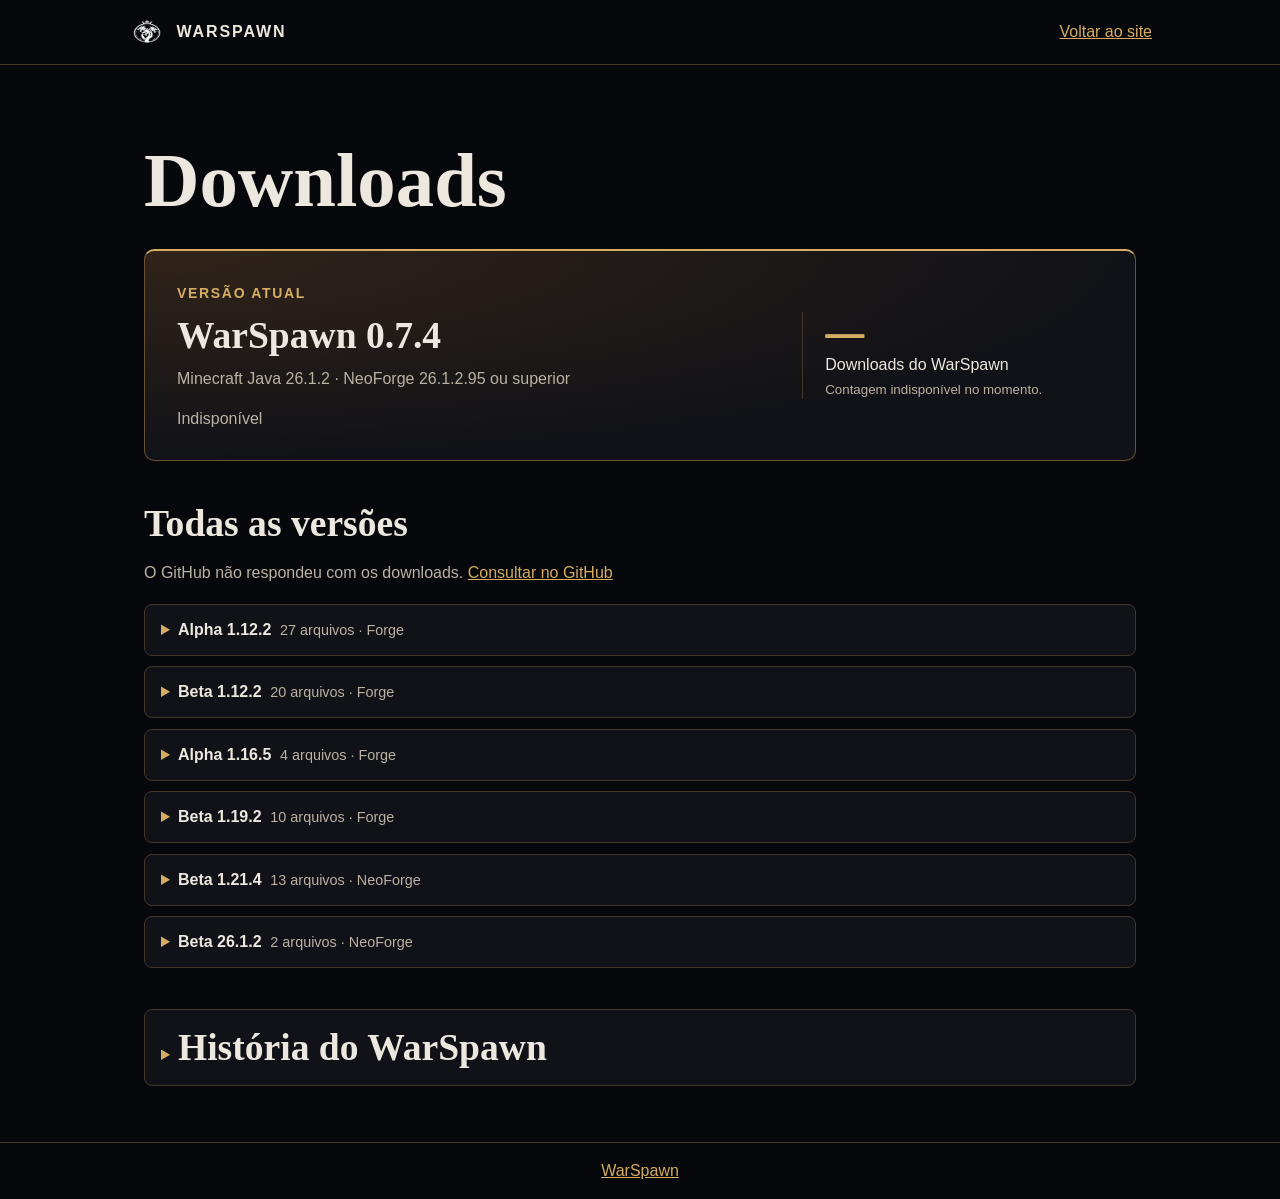
==== downloads/index.html @ 99443bee "Place Beta 1.12.2 before Alpha 1.16.5 in the phase sequence" ====
<!doctype html>
<html lang="pt-BR">
<head>
  <meta charset="utf-8">
  <meta name="viewport" content="width=device-width, initial-scale=1">
  <meta name="description" content="Baixe o WarSpawn para Minecraft Java e explore o arquivo de Alphas, Betas e a história do projeto.">
  <meta name="theme-color" content="#07080b">
  <link rel="canonical" href="https://warspawndev.github.io/downloads/">
  <link rel="icon" href="../favicon-warspawn-v2.ico">
  <link rel="stylesheet" href="downloads.css">
  <script src="downloads.js?v=20261126-phase-sequence" defer></script>
  <title>Downloads · WarSpawn</title>
</head>
<body>
  <header class="topbar">
    <a href="../" class="home"><img src="../assets/emblem-white.png" alt="" width="38" height="38"> WarSpawn</a>
    <a href="../">Voltar ao site</a>
  </header>
  <main>
    <h1>Downloads</h1>
    <section class="current" aria-labelledby="current-title">
      <div>
        <p class="eyebrow">Versão atual</p>
        <h2 id="current-title">WarSpawn 0.7.4</h2>
        <p id="requirements">Minecraft Java 26.1.2 · NeoForge 26.1.2.95 ou superior</p>
        <span id="current-download" class="download-slot">Carregando download…</span>
      </div>
      <div class="counter">
        <strong id="total" aria-live="polite">—</strong>
        <span>Downloads do WarSpawn</span>
        <small id="count-status">Soma das versões publicadas no GitHub.</small>
      </div>
    </section>
    <section class="archive" aria-labelledby="archive-title">
      <h2 id="archive-title">Todas as versões</h2>
      <p id="archive-status" role="status"></p>
      <div id="versions"></div>
      <noscript>Ative o JavaScript para consultar o catálogo. <a href="https://github.com/WarSpawnDev/warspawndev.github.io/releases/tag/warspawn-downloads">Ver arquivos no GitHub</a>.</noscript>
    </section>
    <details class="history">
      <summary><h2>História do WarSpawn</h2></summary>
      <div class="history-body">
        <p>Usei as datas dos JARs para indicar o período de cada fase.</p>
        <ol id="timeline"></ol>
      </div>
    </details>
  </main>
  <footer><a href="../">WarSpawn</a></footer>
</body>
</html>
---- downloads/downloads.css ----
:root {
  color-scheme: dark;
  --ink: #ece8df;
  --muted: #bbb1a4;
  --gold: #d5ad62;
  --line: #443929;
  --panel: #111217;
  font-family: Arial, Helvetica, sans-serif;
  background: #07080b;
  color: var(--ink);
}
* { box-sizing: border-box; }
body { margin: 0; }
a { color: var(--gold); }
a:focus-visible, summary:focus-visible { outline: 2px solid var(--gold); outline-offset: 4px; }
.topbar {
  display: flex;
  justify-content: space-between;
  align-items: center;
  gap: 1rem;
  min-height: 65px;
  padding: 0.6rem max(1rem, calc((100vw - 64rem) / 2));
  border-bottom: 1px solid var(--line);
}
.topbar .home { display: inline-flex; align-items: center; gap: 0.65rem; color: var(--ink); text-decoration: none; font-weight: 700; letter-spacing: 0.12em; text-transform: uppercase; }
main { max-width: 64rem; margin: 0 auto; padding: clamp(2rem, 6vw, 4.5rem) 1rem 3.5rem; }
h1, h2, h3 { font-family: Georgia, "Times New Roman", serif; line-height: 1.15; }
h1 { font-size: clamp(2.8rem, 7vw, 4.8rem); margin: 0 0 1.5rem; }
h2 { font-size: clamp(1.65rem, 4vw, 2.35rem); margin: 0; }
h3 { font-size: 1.3rem; margin: 0.25rem 0; }
p { line-height: 1.55; }
.current {
  border: 1px solid #685334;
  border-top: 2px solid var(--gold);
  border-radius: 0.65rem;
  padding: clamp(1.2rem, 4vw, 2rem);
  display: grid;
  grid-template-columns: minmax(0, 1fr) minmax(12rem, 0.5fr);
  gap: 1.4rem;
  background: radial-gradient(ellipse at top left, #31241a, var(--panel) 70%);
}
.eyebrow { color: var(--gold); text-transform: uppercase; font-weight: 700; letter-spacing: 0.12em; margin: 0 0 0.55rem; font-size: 0.875rem; }
#requirements { color: var(--muted); margin: 0.6rem 0 1.15rem; }
.counter { align-self: center; border-left: 1px solid var(--line); padding-left: 1.4rem; }
.counter strong { display: block; color: var(--gold); font-size: 2.45rem; font-variant-numeric: tabular-nums; }
.counter small { display: block; margin-top: 0.45rem; color: var(--muted); line-height: 1.35; }
.download-slot { display: inline-flex; align-items: center; }
.download {
  display: inline-flex;
  align-items: center;
  min-height: 2.7rem;
  padding: 0.55rem 0.9rem;
  border: 1px solid var(--gold);
  border-radius: 0.35rem;
  font-weight: 700;
  text-decoration: none;
}
.current .download { background: var(--gold); color: #17110b; }
.download:hover { background: #f0cb83; color: #17110b; }
.archive, .history { margin-top: 2.55rem; }
#archive-status:empty { display: none; }
#archive-status, .history-body > p, .period, .version-meta, .unavailable { color: var(--muted); }
#versions { margin-top: 1.15rem; }
.phase, .history { background: var(--panel); border: 1px solid var(--line); border-radius: 0.5rem; }
.phase + .phase { margin-top: 0.65rem; }
summary { cursor: pointer; padding: 1rem; }
summary::marker { color: var(--gold); }
summary h2 { display: inline; }
.phase-title { font-weight: 700; margin-right: 0.55rem; }
.phase-count { color: var(--muted); font-size: 0.9rem; }
.releases, #timeline { list-style: none; padding: 0; margin: 0; }
.releases { padding: 0 1rem 0.6rem; }
.release-row { display: flex; align-items: center; justify-content: space-between; gap: 0.7rem; border-top: 1px solid var(--line); padding: 0.7rem 0; }
.release-row > div { min-width: 0; }
.version-meta { display: block; font-size: 0.875rem; margin-top: 0.25rem; overflow-wrap: anywhere; line-height: 1.35; }
.history-body { padding: 0 1rem 0.8rem; }
#timeline { margin: 1.15rem 0 0 0.35rem; border-left: 1px solid var(--gold); }
#timeline li { position: relative; padding: 0 0 1.3rem 1.15rem; }
#timeline li::before { content: ""; position: absolute; top: 0.38rem; left: -0.32rem; width: 0.6rem; height: 0.6rem; border-radius: 50%; background: var(--gold); }
#timeline p { margin: 0.4rem 0; }
.period { font-size: 0.875rem; }
footer { border-top: 1px solid var(--line); padding: 1.2rem; text-align: center; color: var(--muted); }
@media (max-width: 38rem) {
  .current { grid-template-columns: 1fr; }
  .counter { border-left: 0; border-top: 1px solid var(--line); padding: 0.9rem 0 0; }
  .release-row { align-items: flex-start; }
}
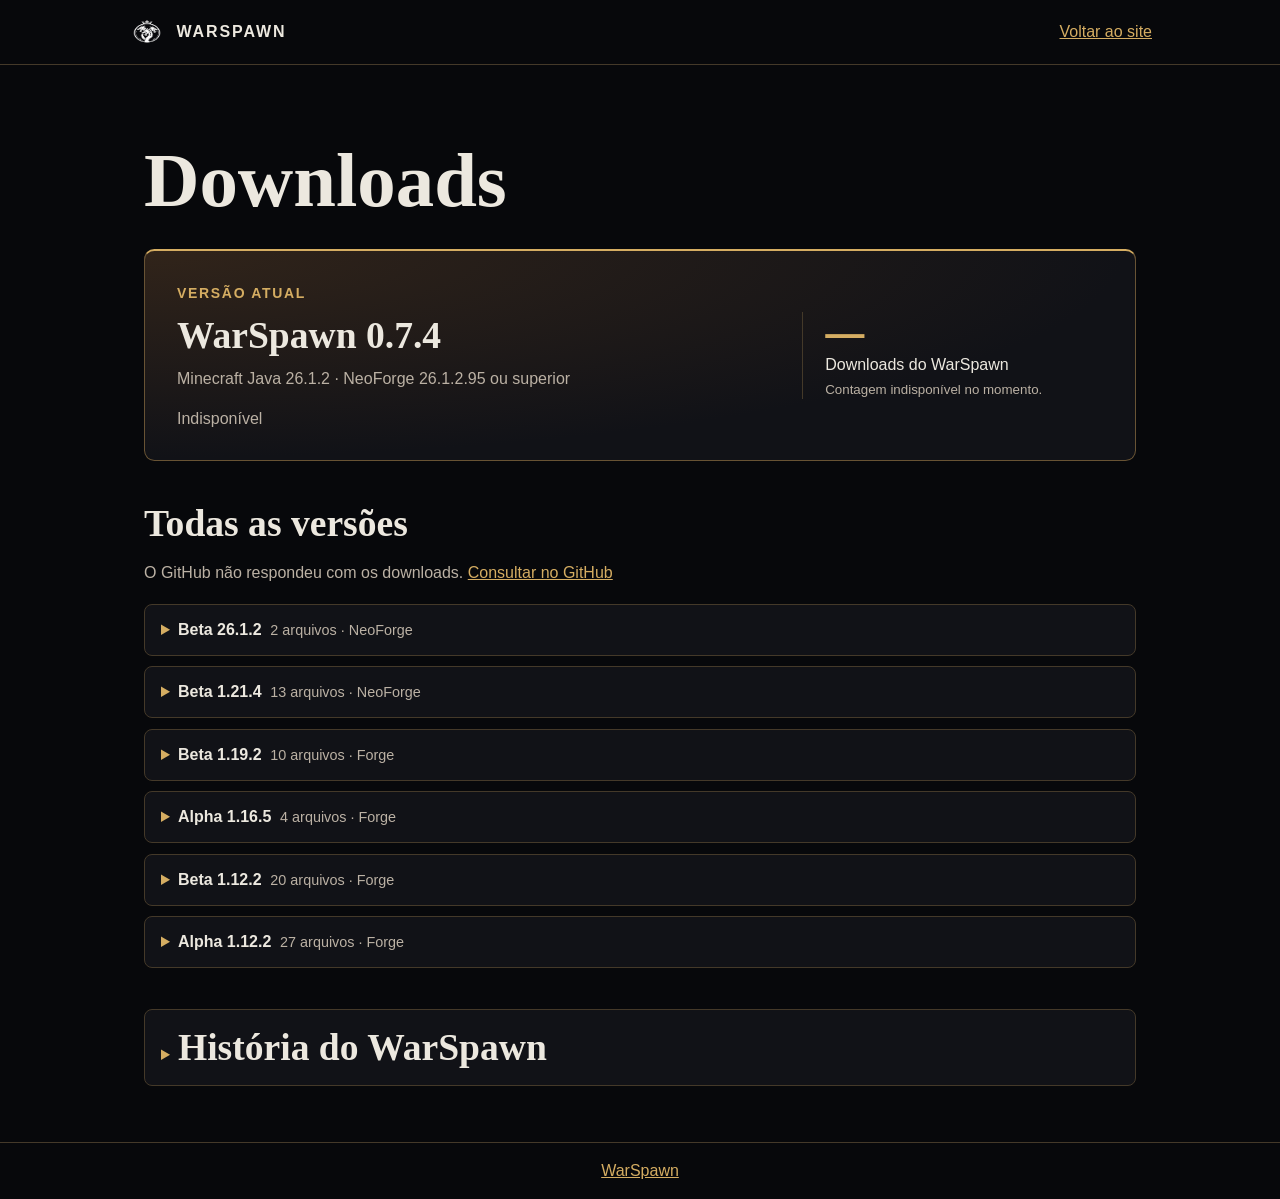
==== commit e938eddc: "Show newest phase first in both download lists" ====
--- a/downloads/index.html
+++ b/downloads/index.html
@@ -8,7 +8,7 @@
   <link rel="canonical" href="https://warspawndev.github.io/downloads/">
   <link rel="icon" href="../favicon-warspawn-v2.ico">
   <link rel="stylesheet" href="downloads.css">
-  <script src="downloads.js?v=20261126-phase-sequence" defer></script>
+  <script src="downloads.js?v=20261126-newest-first" defer></script>
   <title>Downloads · WarSpawn</title>
 </head>
 <body>
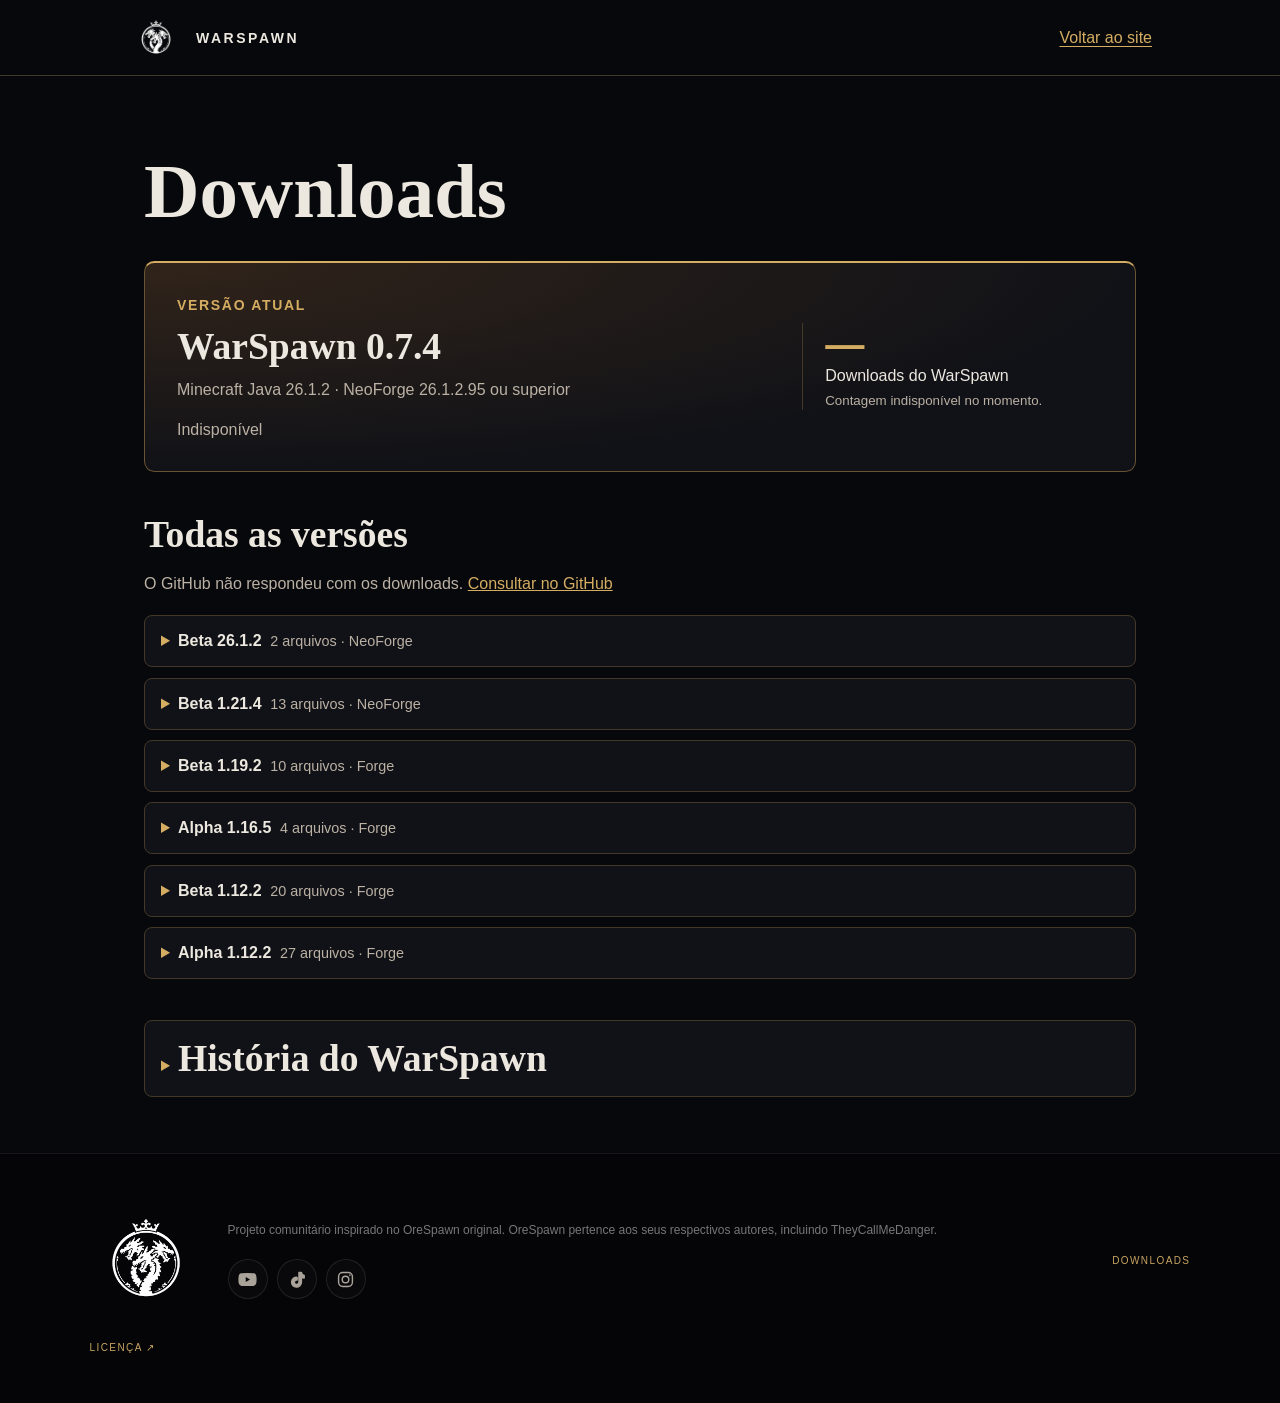
==== commit 3440f757: "Show chronological history and match downloads branding to homepage" ====
--- a/downloads/index.html
+++ b/downloads/index.html
@@ -7,13 +7,17 @@
   <meta name="theme-color" content="#07080b">
   <link rel="canonical" href="https://warspawndev.github.io/downloads/">
   <link rel="icon" href="../favicon-warspawn-v2.ico">
-  <link rel="stylesheet" href="downloads.css">
-  <script src="downloads.js?v=20261126-newest-first" defer></script>
+  <link rel="stylesheet" href="/styles.css?v=20261126-download-text">
+  <link rel="stylesheet" href="downloads.css?v=20261126-history-brand">
+  <script src="downloads.js?v=20261126-history-brand" defer></script>
   <title>Downloads · WarSpawn</title>
 </head>
 <body>
   <header class="topbar">
-    <a href="../" class="home"><img src="../assets/emblem-white.png" alt="" width="38" height="38"> WarSpawn</a>
+    <a class="brand" href="/" aria-label="WarSpawn">
+      <img src="/assets/emblem-white.png" alt="" width="56" height="56" />
+      <span>WARSPAWN</span>
+    </a>
     <a href="../">Voltar ao site</a>
   </header>
   <main>
@@ -45,6 +49,61 @@
       </div>
     </details>
   </main>
-  <footer><a href="../">WarSpawn</a></footer>
+  <footer>
+    <img class="footer-mark" src="/assets/emblem-white.png" alt="" width="112" height="112" loading="lazy" />
+    <div class="footer-copy">
+      <p data-i18n="footer">
+        Projeto comunitário inspirado no OreSpawn original. OreSpawn pertence aos
+        seus respectivos autores, incluindo TheyCallMeDanger.
+      </p>
+      <div
+        class="footer-socials"
+        role="group"
+        data-i18n-aria-label="footerSocialsLabel"
+        aria-label="Principais redes sociais do WarSpawn"
+      >
+        <a
+          href="https://www.youtube.com/@WarSpawn_of"
+          target="_blank"
+          rel="noopener noreferrer"
+          data-i18n-aria-label="openYouTube"
+          aria-label="Abrir o canal do WarSpawn no YouTube"
+        >
+          <svg viewBox="0 0 24 24" aria-hidden="true">
+            <path d="M22.1 7.1a2.8 2.8 0 0 0-2-2C18.3 4.6 12 4.6 12 4.6s-6.3 0-8.1.5a2.8 2.8 0 0 0-2 2A29 29 0 0 0 1.4 12a29 29 0 0 0 .5 4.9 2.8 2.8 0 0 0 2 2c1.8.5 8.1.5 8.1.5s6.3 0 8.1-.5a2.8 2.8 0 0 0 2-2 29 29 0 0 0 .5-4.9 29 29 0 0 0-.5-4.9Z"></path>
+            <path class="cutout" d="m9.8 15.2 5.4-3.2-5.4-3.2Z"></path>
+          </svg>
+        </a>
+        <a
+          href="https://www.tiktok.com/@warspawn_of?is_from_webapp=1&amp;sender_device=pc"
+          target="_blank"
+          rel="noopener noreferrer"
+          data-i18n-aria-label="openTikTok"
+          aria-label="Abrir o perfil do WarSpawn no TikTok"
+        >
+          <svg viewBox="0 0 24 24" aria-hidden="true">
+            <path d="M15.1 3h3.1c.2 2.1 1.4 3.5 3.5 4v3.2a8.6 8.6 0 0 1-3.5-1v6.2a6.2 6.2 0 1 1-5.4-6.1v3.3a2.9 2.9 0 1 0 2.3 2.8Z"></path>
+          </svg>
+        </a>
+        <a
+          href="https://www.instagram.com/warspawn_of?utm_source=ig_web_button_share_sheet&amp;igsh=ZDNlZDc0MzIxNw=="
+          target="_blank"
+          rel="noopener noreferrer"
+          data-i18n-aria-label="openInstagram"
+          aria-label="Abrir o perfil do WarSpawn no Instagram"
+        >
+          <svg viewBox="0 0 24 24" aria-hidden="true">
+            <rect x="3.25" y="3.25" width="17.5" height="17.5" rx="5.2"></rect>
+            <circle cx="12" cy="12" r="4.15"></circle>
+            <circle class="solid" cx="17.55" cy="6.55" r="1.05"></circle>
+          </svg>
+        </a>
+      </div>
+    </div>
+    <a class="footer-license" href="/downloads/" aria-current="page">Downloads</a>
+    <a class="footer-license" href="https://github.com/WarSpawnDev/WarSpawn/blob/main/LICENSE.md" rel="license">
+      <span data-i18n="license">Licença</span> ↗
+    </a>
+  </footer>
 </body>
 </html>
--- a/styles.css
+++ b/styles.css
@@ -0,0 +1,1550 @@
+:root {
+  --ink: #ece8df;
+  --muted: #aaa39a;
+  --red: #d22026;
+  --gold: #d5ad62;
+  --black: #07080b;
+}
+
+* {
+  box-sizing: border-box;
+}
+
+html {
+  scroll-behavior: smooth;
+  background: var(--black);
+}
+
+body {
+  margin: 0;
+  background: #07080b;
+  color: var(--ink);
+  font-family: Arial, Helvetica, sans-serif;
+  overflow-x: hidden;
+}
+
+body.modal-open {
+  overflow: hidden;
+}
+
+button,
+input {
+  font: inherit;
+}
+
+button,
+a {
+  -webkit-tap-highlight-color: transparent;
+}
+
+a {
+  color: inherit;
+  text-decoration: none;
+}
+
+[hidden] {
+  display: none !important;
+}
+
+.site-header {
+  height: 88px;
+  position: fixed;
+  z-index: 40;
+  inset: 0 0 auto;
+  display: flex;
+  align-items: center;
+  justify-content: space-between;
+  padding: 0 5vw;
+  background: linear-gradient(180deg, rgba(4, 5, 8, 0.92), rgba(4, 5, 8, 0.58), transparent);
+  backdrop-filter: blur(4px);
+}
+
+.brand {
+  display: flex;
+  align-items: center;
+  gap: 12px;
+  font-weight: 900;
+  letter-spacing: 0.18em;
+  font-size: 14px;
+}
+
+.brand img {
+  width: 56px;
+  height: 56px;
+  object-fit: contain;
+  transform: scale(1.24);
+  transform-origin: center;
+}
+
+nav {
+  display: flex;
+  gap: clamp(14px, 1.4vw, 24px);
+  font-size: 12px;
+  text-transform: uppercase;
+  letter-spacing: 0.14em;
+  color: #d7d2c8;
+}
+
+nav a {
+  position: relative;
+  padding: 33px 0;
+}
+
+nav a::after {
+  content: "";
+  position: absolute;
+  height: 1px;
+  left: 0;
+  right: 100%;
+  bottom: 24px;
+  background: var(--red);
+  transition: 0.25s;
+}
+
+nav a:hover::after,
+nav a:focus-visible::after {
+  right: 0;
+}
+
+.lang {
+  border: 1px solid #ffffff2b;
+  background: #ffffff0b;
+  color: white;
+  border-radius: 99px;
+  padding: 9px 13px;
+  cursor: pointer;
+}
+
+.hero {
+  min-height: 100svh;
+  position: relative;
+  display: grid;
+  grid-template-columns: minmax(0, 1.05fr) minmax(340px, 0.95fr);
+  align-items: center;
+  gap: 3vw;
+  padding: 120px 8vw 70px;
+  overflow: hidden;
+  background:
+    radial-gradient(circle at 50% 115%, #35100e 0, transparent 36%),
+    linear-gradient(120deg, #090a0e, #05060a 60%, #0b0710);
+}
+
+.hero::before {
+  content: "";
+  position: absolute;
+  inset: 0;
+  opacity: 0.24;
+  background-image:
+    linear-gradient(#ffffff06 1px, transparent 1px),
+    linear-gradient(90deg, #ffffff06 1px, transparent 1px);
+  background-size: 54px 54px;
+  mask-image: linear-gradient(to bottom, transparent, #000 30%, transparent);
+}
+
+.hero::after {
+  content: "";
+  position: absolute;
+  width: 45vw;
+  height: 1px;
+  background: linear-gradient(90deg, transparent, #f0b56caa, transparent);
+  transform: rotate(-42deg);
+  left: 26%;
+  top: 46%;
+  box-shadow: 0 0 22px #ff553377;
+}
+
+.hero-orb {
+  position: absolute;
+  width: 42vw;
+  aspect-ratio: 1;
+  border-radius: 50%;
+  filter: blur(80px);
+  opacity: 0.17;
+}
+
+.hero-orb-red {
+  background: #d80d15;
+  left: -24%;
+  top: 34%;
+}
+
+.hero-orb-blue {
+  background: #184bc8;
+  right: -24%;
+  top: 8%;
+}
+
+.hero-copy {
+  position: relative;
+  z-index: 2;
+  max-width: 720px;
+}
+
+.eyebrow,
+.kicker {
+  color: var(--gold);
+  font-size: 11px;
+  letter-spacing: 0.28em;
+  font-weight: 800;
+  text-transform: uppercase;
+}
+
+h1,
+h2,
+h3 {
+  font-family: Georgia, "Times New Roman", serif;
+}
+
+h1 {
+  font-size: clamp(58px, 7vw, 112px);
+  line-height: 0.88;
+  letter-spacing: -0.055em;
+  font-weight: 500;
+  margin: 22px 0 30px;
+  max-width: 900px;
+}
+
+.hero-copy > p {
+  max-width: 650px;
+  font-size: 17px;
+  color: #bcb6ad;
+  line-height: 1.75;
+}
+
+.hero-actions {
+  display: flex;
+  align-items: center;
+  gap: 28px;
+  margin-top: 38px;
+  flex-wrap: wrap;
+}
+
+.button {
+  display: inline-flex;
+  justify-content: center;
+  align-items: center;
+  min-height: 48px;
+  padding: 0 24px;
+  border: 0;
+  cursor: pointer;
+  text-transform: uppercase;
+  font-size: 11px;
+  letter-spacing: 0.14em;
+  font-weight: 800;
+}
+
+.button.primary {
+  color: white;
+  background: linear-gradient(135deg, #b61218, #e22a2f);
+  box-shadow: 0 9px 35px #b8121838;
+}
+
+.button:focus-visible,
+.lang:focus-visible,
+.filters button:focus-visible,
+.mob-card:focus-visible,
+.modal-close:focus-visible {
+  outline: 2px solid var(--gold);
+  outline-offset: 3px;
+}
+
+.status {
+  display: flex;
+  align-items: center;
+  gap: 9px;
+  color: #aaa49a;
+  font-size: 12px;
+}
+
+.status i {
+  width: 7px;
+  height: 7px;
+  border-radius: 50%;
+  background: #70d777;
+  box-shadow: 0 0 12px #70d777;
+}
+
+.hero-mark {
+  position: relative;
+  z-index: 1;
+  display: grid;
+  place-items: center;
+}
+
+.hero-mark::before {
+  content: "";
+  position: absolute;
+  width: 84%;
+  aspect-ratio: 1;
+  border-radius: 50%;
+  background: radial-gradient(circle, #7a123633 0, #173c7524 42%, transparent 70%);
+  filter: blur(22px);
+}
+
+.hero-mark img {
+  width: min(560px, 46vw);
+  max-height: 74vh;
+  object-fit: contain;
+  filter: drop-shadow(0 0 30px #de1b354a);
+  animation: float 6s ease-in-out infinite;
+}
+
+@keyframes float {
+  50% {
+    transform: translateY(-12px) rotate(1deg);
+  }
+}
+
+.scroll-cue {
+  position: absolute;
+  bottom: 25px;
+  left: 50%;
+  transform: translateX(-50%);
+  font-size: 9px;
+  letter-spacing: 0.3em;
+  color: #777;
+  display: grid;
+  gap: 7px;
+  text-align: center;
+  z-index: 2;
+}
+
+.scroll-cue span {
+  color: var(--gold);
+  font-size: 16px;
+}
+
+.section {
+  padding: 110px 7vw;
+  position: relative;
+  scroll-margin-top: 72px;
+}
+
+.section-head {
+  display: flex;
+  align-items: end;
+  justify-content: space-between;
+  gap: 32px;
+  margin-bottom: 46px;
+}
+
+.section-head h2 {
+  font-size: clamp(42px, 5vw, 76px);
+  line-height: 0.95;
+  letter-spacing: -0.04em;
+  margin: 12px 0 0;
+  font-weight: 500;
+}
+
+.section-head.narrow > p {
+  max-width: 440px;
+  color: var(--muted);
+  line-height: 1.75;
+}
+
+.bestiary-section {
+  background: linear-gradient(#0a0b0f, #11100e 46%, #090a0d);
+}
+
+.filters {
+  display: flex;
+  justify-content: flex-end;
+  gap: 8px;
+  flex-wrap: wrap;
+  max-width: 660px;
+}
+
+.filters input {
+  width: 210px;
+  color: white;
+  background: #ffffff08;
+  border: 1px solid #ffffff14;
+  padding: 10px 14px;
+  outline: none;
+}
+
+.filters input:focus {
+  border-color: #d5ad6288;
+}
+
+.filters button {
+  border: 1px solid #ffffff17;
+  color: #aaa;
+  background: transparent;
+  padding: 10px 14px;
+  cursor: pointer;
+  font-size: 11px;
+  text-transform: uppercase;
+  letter-spacing: 0.1em;
+}
+
+.filters button.active,
+.filters button:hover {
+  color: #fff;
+  border-color: #bd8e4a;
+  background: #bd8e4a18;
+}
+
+.bestiary-grid {
+  display: grid;
+  grid-template-columns: repeat(5, minmax(0, 1fr));
+  gap: 18px;
+}
+
+.mob-card {
+  text-align: left;
+  padding: 0;
+  border: 1px solid #b991551f;
+  color: inherit;
+  cursor: pointer;
+  position: relative;
+  background: linear-gradient(145deg, #17140f, #0e0e0d);
+  overflow: hidden;
+  transition: 0.28s;
+}
+
+.mob-card::before {
+  content: "";
+  position: absolute;
+  inset: 0;
+  border: 1px solid transparent;
+  transition: 0.28s;
+  z-index: 2;
+  pointer-events: none;
+}
+
+.mob-card:hover {
+  transform: translateY(-7px);
+  box-shadow: 0 22px 60px #000;
+}
+
+.mob-card:hover::before,
+.mob-card:focus-visible::before {
+  border-color: #d5ad6288;
+}
+
+.mob-card img {
+  width: 100%;
+  aspect-ratio: 1;
+  object-fit: cover;
+  display: block;
+  filter: saturate(0.9) contrast(1.04);
+}
+
+.file-no {
+  position: absolute;
+  top: 12px;
+  left: 12px;
+  z-index: 3;
+  background: #090908cc;
+  color: #d9b66f;
+  padding: 5px 7px;
+  font: 10px monospace;
+}
+
+.mob-meta {
+  display: flex;
+  align-items: end;
+  justify-content: space-between;
+  gap: 8px;
+  padding: 16px 15px 7px;
+}
+
+.mob-meta b {
+  font-family: Georgia, serif;
+  font-size: 18px;
+}
+
+.mob-meta small {
+  color: #9b8061;
+  font-size: 9px;
+  letter-spacing: 0.12em;
+  text-transform: uppercase;
+}
+
+.open {
+  display: block;
+  padding: 0 15px 16px;
+  color: #736d64;
+  font-size: 9px;
+  text-transform: uppercase;
+  letter-spacing: 0.15em;
+}
+
+.no-results {
+  margin: 30px 0 0;
+  color: var(--muted);
+}
+
+.food-section {
+  overflow: hidden;
+  background:
+    radial-gradient(circle at 10% 18%, #6a2a1050 0, transparent 34%),
+    radial-gradient(circle at 88% 72%, #71101b3d 0, transparent 32%),
+    #0d0a08;
+}
+
+.food-section::before {
+  content: "";
+  position: absolute;
+  inset: 0;
+  pointer-events: none;
+  opacity: 0.22;
+  background-image:
+    linear-gradient(#ffffff09 1px, transparent 1px),
+    linear-gradient(90deg, #ffffff09 1px, transparent 1px);
+  background-size: 72px 72px;
+  mask-image: linear-gradient(90deg, transparent, #000 18%, #000 82%, transparent);
+}
+
+.food-section > * {
+  position: relative;
+  z-index: 1;
+}
+
+.food-grid {
+  display: grid;
+  grid-template-columns: repeat(3, minmax(0, 1fr));
+  gap: 18px;
+}
+
+.food-card {
+  position: relative;
+  min-height: 310px;
+  padding: 30px;
+  overflow: hidden;
+  border: 1px solid #d5ad6230;
+  background: linear-gradient(145deg, #1b120d, #0d0b0a 72%);
+}
+
+.food-card::before {
+  content: "";
+  position: absolute;
+  width: 220px;
+  aspect-ratio: 1;
+  right: -90px;
+  top: -105px;
+  border-radius: 50%;
+  background: #d22026;
+  filter: blur(60px);
+  opacity: 0.18;
+}
+
+.food-card:nth-child(2)::before {
+  background: #d5ad62;
+}
+
+.food-card:nth-child(3)::before {
+  background: #2559d0;
+}
+
+.food-card::after {
+  content: "";
+  position: absolute;
+  inset: 10px;
+  border: 1px solid #ffffff0a;
+  pointer-events: none;
+}
+
+.food-card > * {
+  position: relative;
+  z-index: 1;
+}
+
+.food-card-top {
+  display: flex;
+  align-items: center;
+  justify-content: space-between;
+  gap: 16px;
+}
+
+.food-index {
+  color: var(--gold);
+  font: 11px monospace;
+  letter-spacing: 0.18em;
+}
+
+.food-state {
+  color: #8f867a;
+  font-size: 8px;
+  font-weight: 800;
+  letter-spacing: 0.17em;
+  text-align: right;
+}
+
+.food-card h3 {
+  margin: 105px 0 14px;
+  font-size: clamp(34px, 3vw, 52px);
+  font-weight: 500;
+}
+
+.food-card p {
+  max-width: 390px;
+  margin: 0;
+  color: #aaa39a;
+  font-size: 14px;
+  line-height: 1.7;
+}
+
+.gallery-section {
+  background: #08090c;
+}
+
+.gallery {
+  display: grid;
+  grid-template-columns: repeat(4, minmax(0, 1fr));
+  grid-template-rows: 230px 230px 220px;
+  gap: 15px;
+}
+
+.gallery figure {
+  margin: 0;
+  position: relative;
+  overflow: hidden;
+  background: #111;
+  border: 1px solid #ffffff12;
+}
+
+.gallery img {
+  width: 100%;
+  height: 100%;
+  object-fit: cover;
+  transition: 0.5s;
+}
+
+.gallery figure:hover img {
+  transform: scale(1.04);
+  filter: brightness(0.72);
+}
+
+.gallery figcaption {
+  position: absolute;
+  left: 16px;
+  bottom: 14px;
+  font-size: 10px;
+  letter-spacing: 0.16em;
+  text-transform: uppercase;
+  opacity: 0;
+  transform: translateY(8px);
+  transition: 0.3s;
+}
+
+.gallery figure:hover figcaption,
+.gallery figure:focus-within figcaption {
+  opacity: 1;
+  transform: none;
+}
+
+.gallery-1 {
+  grid-column: 1 / 3;
+  grid-row: 1 / 3;
+}
+
+.gallery-swords {
+  grid-column: 3 / 5;
+  grid-row: 1 / 3;
+  background:
+    radial-gradient(circle at 50% 45%, rgba(205, 46, 24, 0.17), transparent 52%),
+    #050608;
+}
+
+.gallery .gallery-swords img {
+  object-fit: contain;
+}
+
+.social-section {
+  isolation: isolate;
+  overflow: hidden;
+  border-top: 1px solid #ffffff0d;
+  background:
+    radial-gradient(circle at 12% 8%, #7812182b 0, transparent 30%),
+    radial-gradient(circle at 88% 82%, #153a8e2b 0, transparent 34%),
+    linear-gradient(145deg, #08090c, #0c0a0d 52%, #07090d);
+}
+
+.social-section::before {
+  content: "";
+  position: absolute;
+  z-index: -2;
+  inset: 0;
+  opacity: 0.22;
+  background-image:
+    linear-gradient(#ffffff08 1px, transparent 1px),
+    linear-gradient(90deg, #ffffff08 1px, transparent 1px);
+  background-size: 64px 64px;
+  -webkit-mask-image: radial-gradient(circle at 50% 45%, #000, transparent 76%);
+  mask-image: radial-gradient(circle at 50% 45%, #000, transparent 76%);
+}
+
+.social-glow {
+  position: absolute;
+  z-index: -1;
+  width: 34vw;
+  aspect-ratio: 1;
+  border-radius: 50%;
+  filter: blur(110px);
+  opacity: 0.13;
+  pointer-events: none;
+}
+
+.social-glow-red {
+  top: 6%;
+  left: -18%;
+  background: #e21627;
+}
+
+.social-glow-blue {
+  right: -16%;
+  bottom: 4%;
+  background: #2867e8;
+}
+
+.social-head,
+.social-grid,
+.social-qr {
+  position: relative;
+  z-index: 1;
+}
+
+.social-head h2 {
+  max-width: 760px;
+}
+
+.social-grid {
+  display: grid;
+  grid-template-columns: repeat(4, minmax(0, 1fr));
+  gap: 16px;
+}
+
+.social-card {
+  --social-accent: #d5ad62;
+  --social-rgb: 213, 173, 98;
+  position: relative;
+  isolation: isolate;
+  min-width: 0;
+  min-height: 360px;
+  overflow: hidden;
+  display: flex;
+  flex-direction: column;
+  justify-content: space-between;
+  gap: 24px;
+  padding: 28px 26px 24px;
+  border: 1px solid #ffffff16;
+  background: linear-gradient(150deg, #ffffff0c, #ffffff03 62%, #00000028);
+  box-shadow: 0 24px 70px #00000036;
+  transition:
+    transform 0.32s ease,
+    border-color 0.32s ease,
+    box-shadow 0.32s ease,
+    background-color 0.32s ease;
+}
+
+.social-card::before {
+  content: "";
+  position: absolute;
+  z-index: -1;
+  width: 270px;
+  aspect-ratio: 1;
+  top: -150px;
+  right: -125px;
+  border-radius: 50%;
+  background: rgba(var(--social-rgb), 0.24);
+  filter: blur(45px);
+  opacity: 0.55;
+  transition: opacity 0.32s ease;
+}
+
+.social-card::after {
+  content: "";
+  position: absolute;
+  inset: 0 0 auto;
+  height: 2px;
+  background: linear-gradient(90deg, transparent, var(--social-accent), transparent);
+  opacity: 0.45;
+}
+
+.social-card:hover,
+.social-card:focus-visible {
+  z-index: 2;
+  outline: none;
+  transform: translateY(-8px);
+  border-color: var(--social-accent);
+  background: linear-gradient(150deg, #ffffff12, #ffffff05 62%, #00000020);
+  box-shadow:
+    0 30px 80px #00000070,
+    0 0 34px rgba(var(--social-rgb), 0.14);
+}
+
+.social-card:hover::before,
+.social-card:focus-visible::before {
+  opacity: 0.95;
+}
+
+.social-card-top {
+  position: relative;
+  width: min(100%, 208px);
+  margin: 0 auto;
+}
+
+.social-avatar {
+  position: relative;
+  display: block;
+  width: 100%;
+  aspect-ratio: 1;
+  overflow: hidden;
+  border-radius: 50%;
+  background: #040507;
+  border: 1px solid #ffffff2c;
+  box-shadow:
+    0 18px 45px #00000080,
+    0 0 0 5px #ffffff05;
+}
+
+.social-avatar::after {
+  content: "";
+  position: absolute;
+  inset: 0;
+  border-radius: inherit;
+  box-shadow: inset 0 0 0 1px #ffffff22;
+  pointer-events: none;
+}
+
+.social-avatar img {
+  display: block;
+  width: 100%;
+  height: 100%;
+  object-fit: cover;
+  transition: transform 0.5s cubic-bezier(0.2, 0.8, 0.2, 1);
+}
+
+.social-card:hover .social-avatar img,
+.social-card:focus-visible .social-avatar img {
+  transform: scale(1.055) rotate(-1.5deg);
+}
+
+.social-platform-mark {
+  position: absolute;
+  right: -4px;
+  bottom: 4px;
+  display: grid;
+  place-items: center;
+  width: 50px;
+  height: 50px;
+  border-radius: 50%;
+  color: #fff;
+  background: var(--social-accent);
+  border: 4px solid #0c0c0f;
+  box-shadow: 0 8px 22px #00000088;
+}
+
+.social-platform-mark svg {
+  width: 25px;
+  height: 25px;
+  overflow: visible;
+  fill: none;
+  stroke: currentColor;
+  stroke-width: 1.8;
+  stroke-linecap: round;
+  stroke-linejoin: round;
+}
+
+.social-platform-mark .solid {
+  fill: currentColor;
+  stroke: none;
+}
+
+.social-platform-mark .cutout {
+  fill: var(--social-accent);
+  stroke: none;
+}
+
+.social-card-copy {
+  display: grid;
+  min-width: 0;
+  gap: 6px;
+}
+
+.social-card-copy small {
+  color: var(--social-accent);
+  font-size: 10px;
+  font-weight: 800;
+  letter-spacing: 0.2em;
+  text-transform: uppercase;
+}
+
+.social-card-copy strong {
+  overflow: hidden;
+  color: #f4f0e8;
+  font-family: Georgia, "Times New Roman", serif;
+  font-size: clamp(18px, 1.6vw, 24px);
+  font-weight: 500;
+  line-height: 1.16;
+  text-overflow: ellipsis;
+  white-space: nowrap;
+}
+
+.social-cta {
+  display: flex;
+  align-items: center;
+  justify-content: space-between;
+  gap: 16px;
+  margin-top: 14px;
+  padding-top: 15px;
+  border-top: 1px solid #ffffff13;
+  color: #aaa39a;
+  font-size: 10px;
+  font-weight: 700;
+  letter-spacing: 0.14em;
+  text-transform: uppercase;
+}
+
+.social-cta i {
+  color: var(--social-accent);
+  font-size: 18px;
+  font-style: normal;
+  transition: transform 0.25s ease;
+}
+
+.social-card:hover .social-cta i,
+.social-card:focus-visible .social-cta i {
+  transform: translate(3px, -3px);
+}
+
+.social-instagram {
+  --social-accent: #e94d9d;
+  --social-rgb: 233, 77, 157;
+}
+
+.social-youtube {
+  --social-accent: #ff0033;
+  --social-rgb: 255, 0, 51;
+}
+
+.social-tiktok {
+  --social-accent: #25f4ee;
+  --social-rgb: 37, 244, 238;
+}
+
+.social-tiktok .social-platform-mark,
+.social-x .social-platform-mark {
+  background: #050507;
+}
+
+.social-reddit {
+  --social-accent: #ff5700;
+  --social-rgb: 255, 87, 0;
+}
+
+.social-discord {
+  --social-accent: #7889f4;
+  --social-rgb: 120, 137, 244;
+}
+
+.social-facebook {
+  --social-accent: #2f79ef;
+  --social-rgb: 47, 121, 239;
+}
+
+.social-x {
+  --social-accent: #e7e9ea;
+  --social-rgb: 231, 233, 234;
+}
+
+.social-qr {
+  min-height: 250px;
+  margin-top: 18px;
+  overflow: hidden;
+  display: grid;
+  grid-template-columns: minmax(0, 1fr) auto;
+  align-items: center;
+  gap: 40px;
+  padding: 38px 42px;
+  border: 1px solid #ffffff18;
+  background:
+    linear-gradient(100deg, #ffffff09, transparent 50%),
+    radial-gradient(circle at 88% 50%, #c52f8c26, transparent 28%),
+    #09090d;
+}
+
+.social-qr::before {
+  content: "";
+  position: absolute;
+  top: -150px;
+  right: 18%;
+  width: 360px;
+  aspect-ratio: 1;
+  border: 1px solid #ffffff0c;
+  border-radius: 50%;
+  box-shadow:
+    0 0 0 34px #ffffff05,
+    0 0 0 70px #ffffff03;
+  pointer-events: none;
+}
+
+.social-qr-copy {
+  max-width: 670px;
+}
+
+.social-qr-copy h3 {
+  margin: 12px 0 10px;
+  color: #f1ede5;
+  font-size: clamp(30px, 3vw, 48px);
+  font-weight: 500;
+  letter-spacing: -0.035em;
+  line-height: 1;
+}
+
+.social-qr-copy p {
+  max-width: 560px;
+  margin: 0;
+  color: var(--muted);
+  font-size: 14px;
+  line-height: 1.65;
+}
+
+.social-qr-link {
+  position: relative;
+  display: flex;
+  align-items: center;
+  gap: 18px;
+  padding: 12px 18px 12px 12px;
+  border: 1px solid #ffffff1c;
+  background: #030305aa;
+  transition:
+    transform 0.3s ease,
+    border-color 0.3s ease,
+    box-shadow 0.3s ease;
+}
+
+.social-qr-link:hover,
+.social-qr-link:focus-visible {
+  outline: none;
+  transform: translateY(-4px);
+  border-color: #e94d9d;
+  box-shadow: 0 20px 55px #00000070;
+}
+
+.social-qr-link img {
+  display: block;
+  width: 126px;
+  max-height: 146px;
+  border-radius: 10px;
+  object-fit: contain;
+  background: #fff;
+}
+
+.social-qr-link > span {
+  display: grid;
+  gap: 7px;
+}
+
+.social-qr-link small {
+  color: #e94d9d;
+  font-size: 9px;
+  font-weight: 900;
+  letter-spacing: 0.18em;
+}
+
+.social-qr-link strong {
+  color: #f3efe7;
+  font-family: Georgia, "Times New Roman", serif;
+  font-size: 18px;
+  font-weight: 500;
+}
+
+footer {
+  min-height: 220px;
+  display: grid;
+  grid-template-columns: auto 1fr auto;
+  gap: 26px;
+  align-items: center;
+  padding: 50px 7vw;
+  border-top: 1px solid #ffffff12;
+  color: #777;
+  background: #050507;
+}
+
+footer .footer-mark {
+  width: 112px;
+  height: 112px;
+  object-fit: contain;
+  transform: scale(1.18);
+  transform-origin: center;
+}
+
+.footer-copy {
+  min-width: 0;
+}
+
+.footer-copy p {
+  max-width: 800px;
+  margin: 0;
+  line-height: 1.65;
+  font-size: 12px;
+}
+
+.footer-license {
+  color: #c7a562;
+  text-transform: uppercase;
+  letter-spacing: 0.14em;
+  font-size: 10px;
+}
+
+.footer-socials {
+  display: flex;
+  align-items: center;
+  gap: 9px;
+  margin-top: 18px;
+}
+
+.footer-socials a {
+  display: grid;
+  place-items: center;
+  width: 40px;
+  height: 40px;
+  border: 1px solid #ffffff18;
+  border-radius: 50%;
+  color: #aaa39a;
+  background: #ffffff05;
+  transition:
+    color 0.25s ease,
+    background-color 0.25s ease,
+    border-color 0.25s ease,
+    transform 0.25s ease;
+}
+
+.footer-socials a:hover,
+.footer-socials a:focus-visible {
+  outline: none;
+  color: #fff;
+  border-color: transparent;
+  transform: translateY(-3px);
+}
+
+.footer-socials a:nth-child(1):hover,
+.footer-socials a:nth-child(1):focus-visible {
+  background: #ff0033;
+}
+
+.footer-socials a:nth-child(2):hover,
+.footer-socials a:nth-child(2):focus-visible {
+  color: #111;
+  background: #25f4ee;
+}
+
+.footer-socials a:nth-child(3):hover,
+.footer-socials a:nth-child(3):focus-visible {
+  background: #d93f8f;
+}
+
+.footer-socials svg {
+  width: 19px;
+  height: 19px;
+  overflow: visible;
+  fill: currentColor;
+  stroke: currentColor;
+  stroke-width: 1.8;
+  stroke-linecap: round;
+  stroke-linejoin: round;
+}
+
+.footer-socials .cutout {
+  fill: #050507;
+  stroke: none;
+}
+
+.footer-socials a:nth-child(1):hover .cutout,
+.footer-socials a:nth-child(1):focus-visible .cutout {
+  fill: #ff0033;
+}
+
+.footer-socials svg rect,
+.footer-socials svg circle:not(.solid) {
+  fill: none;
+}
+
+.footer-socials svg .solid {
+  fill: currentColor;
+  stroke: none;
+}
+
+.modal-backdrop {
+  position: fixed;
+  z-index: 80;
+  inset: 0;
+  background: #020204e8;
+  backdrop-filter: blur(12px);
+  display: grid;
+  place-items: center;
+  padding: 24px;
+  overflow: auto;
+}
+
+.dossier {
+  width: min(1080px, 96vw);
+  max-height: 92vh;
+  overflow: auto;
+  background: linear-gradient(135deg, #17130e, #090909);
+  border: 1px solid #d0a75b66;
+  display: grid;
+  grid-template-columns: 1fr 1fr;
+  position: relative;
+  box-shadow: 0 40px 120px #000;
+}
+
+.modal-close {
+  position: absolute;
+  z-index: 2;
+  right: 15px;
+  top: 15px;
+  width: 42px;
+  height: 42px;
+  border: 1px solid #ffffff22;
+  border-radius: 50%;
+  color: white;
+  background: #080808bb;
+  font-size: 25px;
+  cursor: pointer;
+}
+
+.dossier-art {
+  width: 100%;
+  height: 100%;
+  min-height: 600px;
+  object-fit: cover;
+}
+
+.dossier-copy {
+  padding: 70px 55px;
+}
+
+.dossier-copy h2 {
+  font-size: 56px;
+  margin: 10px 0 22px;
+}
+
+.dossier-copy p {
+  color: #bcb5aa;
+  line-height: 1.75;
+}
+
+.dossier-copy h3 {
+  color: #d7b56f;
+  font-size: 20px;
+  margin-top: 34px;
+}
+
+.stats {
+  display: flex;
+  gap: 8px;
+  flex-wrap: wrap;
+  margin-bottom: 25px;
+}
+
+.stats span {
+  color: #d8c3a1;
+  border: 1px solid #d5ad6244;
+  padding: 7px 9px;
+  font: 10px monospace;
+}
+
+.dossier-copy ul {
+  color: #aaa;
+  line-height: 1.9;
+  padding-left: 20px;
+  margin-bottom: 30px;
+}
+
+.noscript {
+  position: fixed;
+  z-index: 100;
+  inset: auto 20px 20px;
+  padding: 14px 18px;
+  color: #fff;
+  background: #8f1217;
+  border: 1px solid #e64f55;
+  text-align: center;
+}
+
+@media (max-width: 1050px) {
+  .site-header nav a:not(.nav-downloads) {
+    display: none;
+  }
+
+  .site-header .nav-downloads {
+    display: grid;
+    place-items: center;
+    min-height: 44px;
+    padding: 0 4px;
+  }
+
+  .site-header .nav-downloads::after {
+    bottom: 5px;
+  }
+
+  .bestiary-grid {
+    grid-template-columns: repeat(3, 1fr);
+  }
+
+  .hero {
+    grid-template-columns: 1fr 0.7fr;
+  }
+
+  .hero-mark img {
+    width: 42vw;
+  }
+
+  .social-grid {
+    grid-template-columns: repeat(3, minmax(0, 1fr));
+  }
+}
+
+@media (max-width: 760px) {
+  .site-header {
+    height: 68px;
+    padding: 0 20px;
+  }
+
+  .hero {
+    display: flex;
+    flex-direction: column;
+    justify-content: center;
+    padding: 110px 22px 60px;
+    text-align: center;
+    min-height: 950px;
+  }
+
+  .hero-copy > p {
+    font-size: 15px;
+  }
+
+  .hero-actions {
+    justify-content: center;
+  }
+
+  .hero-mark {
+    order: -1;
+    margin-bottom: 25px;
+  }
+
+  .hero-mark img {
+    width: 250px;
+    max-height: 260px;
+  }
+
+  h1 {
+    font-size: 54px;
+  }
+
+  .section {
+    padding: 80px 20px;
+  }
+
+  .section-head,
+  .section-head.narrow {
+    display: block;
+  }
+
+  .section-head.narrow > p {
+    margin-top: 20px;
+  }
+
+  .filters {
+    justify-content: flex-start;
+    margin-top: 30px;
+  }
+
+  .filters input {
+    width: 100%;
+  }
+
+  .bestiary-grid { display: flex; gap: 12px; overflow-x: auto; margin-inline: -20px; padding: 2px 20px 12px; scroll-snap-type: x mandatory; scrollbar-width: none; }
+  .bestiary-grid::-webkit-scrollbar { display: none; }
+  .bestiary-grid .mob-card { flex: 0 0 min(76vw, 290px); scroll-snap-align: start; }
+
+  .mob-meta {
+    display: block;
+  }
+
+  .mob-meta small {
+    display: block;
+    margin-top: 5px;
+  }
+
+  .food-grid {
+    grid-template-columns: 1fr;
+  }
+
+  .food-card {
+    min-height: 250px;
+  }
+
+  .food-card h3 {
+    margin-top: 70px;
+  }
+
+  .gallery {
+    display: grid;
+    grid-template-columns: 1fr 1fr;
+    grid-template-rows: none;
+    grid-auto-rows: 210px;
+  }
+
+  .gallery-1,
+  .gallery-swords {
+    grid-column: span 2;
+    grid-row: span 2;
+  }
+
+  .social-grid {
+    grid-template-columns: repeat(2, minmax(0, 1fr));
+  }
+
+  .social-card {
+    min-height: 320px;
+    padding: 22px 20px 20px;
+  }
+
+  .social-card-top {
+    width: min(100%, 172px);
+  }
+
+  .social-qr {
+    grid-template-columns: 1fr;
+    gap: 28px;
+    padding: 30px;
+  }
+
+  .social-qr-link {
+    width: fit-content;
+  }
+
+  footer {
+    grid-template-columns: auto 1fr;
+  }
+
+  footer .footer-mark {
+    width: 92px;
+    height: 92px;
+  }
+
+  .footer-license {
+    grid-column: span 2;
+  }
+
+  .dossier {
+    grid-template-columns: 1fr;
+  }
+
+  .dossier-art {
+    min-height: 0;
+    aspect-ratio: 1;
+  }
+
+  .dossier-copy {
+    padding: 38px 26px;
+  }
+
+  .dossier-copy h2 {
+    font-size: 42px;
+  }
+}
+
+@media (max-width: 430px) {
+
+  .gallery {
+    display: block;
+  }
+
+  .gallery figure {
+    height: 230px;
+    margin-bottom: 12px;
+  }
+
+  .gallery .gallery-swords {
+    height: min(88vw, 360px);
+  }
+
+  .social-grid {
+    grid-template-columns: 1fr;
+  }
+
+  .social-card {
+    min-height: 0;
+    flex-direction: row;
+    align-items: center;
+    gap: 18px;
+    padding: 18px;
+  }
+
+  .social-card-top {
+    flex: 0 0 108px;
+    width: 108px;
+    margin: 0;
+  }
+
+  .social-platform-mark {
+    right: -3px;
+    bottom: -2px;
+    width: 38px;
+    height: 38px;
+    border-width: 3px;
+  }
+
+  .social-platform-mark svg {
+    width: 19px;
+    height: 19px;
+  }
+
+  .social-card-copy {
+    flex: 1;
+  }
+
+  .social-card-copy strong {
+    white-space: normal;
+  }
+
+  .social-cta {
+    margin-top: 9px;
+    padding-top: 11px;
+    font-size: 8px;
+  }
+
+  .social-qr {
+    padding: 24px 20px;
+  }
+
+  .social-qr-link {
+    width: 100%;
+    gap: 12px;
+  }
+
+  .social-qr-link img {
+    width: 104px;
+  }
+
+  footer {
+    grid-template-columns: 1fr;
+    text-align: center;
+  }
+
+  footer .footer-mark {
+    margin: 0 auto;
+  }
+
+  .footer-socials {
+    justify-content: center;
+  }
+
+  .footer-license {
+    grid-column: auto;
+  }
+}
+
+@media (prefers-reduced-motion: reduce) {
+  * {
+    scroll-behavior: auto !important;
+    animation: none !important;
+    transition: none !important;
+  }
+}
--- a/downloads/downloads.css
+++ b/downloads/downloads.css
@@ -11,21 +11,23 @@
 }
 * { box-sizing: border-box; }
 body { margin: 0; }
-a { color: var(--gold); }
-a:focus-visible, summary:focus-visible { outline: 2px solid var(--gold); outline-offset: 4px; }
+main a, .topbar > a:last-child { color: var(--gold); }
+main a { text-decoration: underline; }
+main a:focus-visible, .topbar a:focus-visible, summary:focus-visible { outline: 2px solid var(--gold); outline-offset: 4px; }
 .topbar {
   display: flex;
   justify-content: space-between;
   align-items: center;
   gap: 1rem;
-  min-height: 65px;
+  min-height: 76px;
   padding: 0.6rem max(1rem, calc((100vw - 64rem) / 2));
   border-bottom: 1px solid var(--line);
 }
-.topbar .home { display: inline-flex; align-items: center; gap: 0.65rem; color: var(--ink); text-decoration: none; font-weight: 700; letter-spacing: 0.12em; text-transform: uppercase; }
+.topbar .brand img { flex: none; transform: none; }
+.topbar > a:last-child { text-decoration: underline; text-underline-offset: 0.2em; }
 main { max-width: 64rem; margin: 0 auto; padding: clamp(2rem, 6vw, 4.5rem) 1rem 3.5rem; }
 h1, h2, h3 { font-family: Georgia, "Times New Roman", serif; line-height: 1.15; }
-h1 { font-size: clamp(2.8rem, 7vw, 4.8rem); margin: 0 0 1.5rem; }
+h1 { font-size: clamp(2.8rem, 7vw, 4.8rem); margin: 0 0 1.5rem; font-weight: 700; letter-spacing: normal; }
 h2 { font-size: clamp(1.65rem, 4vw, 2.35rem); margin: 0; }
 h3 { font-size: 1.3rem; margin: 0.25rem 0; }
 p { line-height: 1.55; }
@@ -79,8 +81,10 @@
 #timeline li::before { content: ""; position: absolute; top: 0.38rem; left: -0.32rem; width: 0.6rem; height: 0.6rem; border-radius: 50%; background: var(--gold); }
 #timeline p { margin: 0.4rem 0; }
 .period { font-size: 0.875rem; }
-footer { border-top: 1px solid var(--line); padding: 1.2rem; text-align: center; color: var(--muted); }
+.phase-range { display: block; margin-top: 0.5rem; font-size: 0.9rem; }
 @media (max-width: 38rem) {
+  .topbar { min-height: 68px; }
+  .topbar .brand img { width: 48px; height: 48px; }
   .current { grid-template-columns: 1fr; }
   .counter { border-left: 0; border-top: 1px solid var(--line); padding: 0.9rem 0 0; }
   .release-row { align-items: flex-start; }
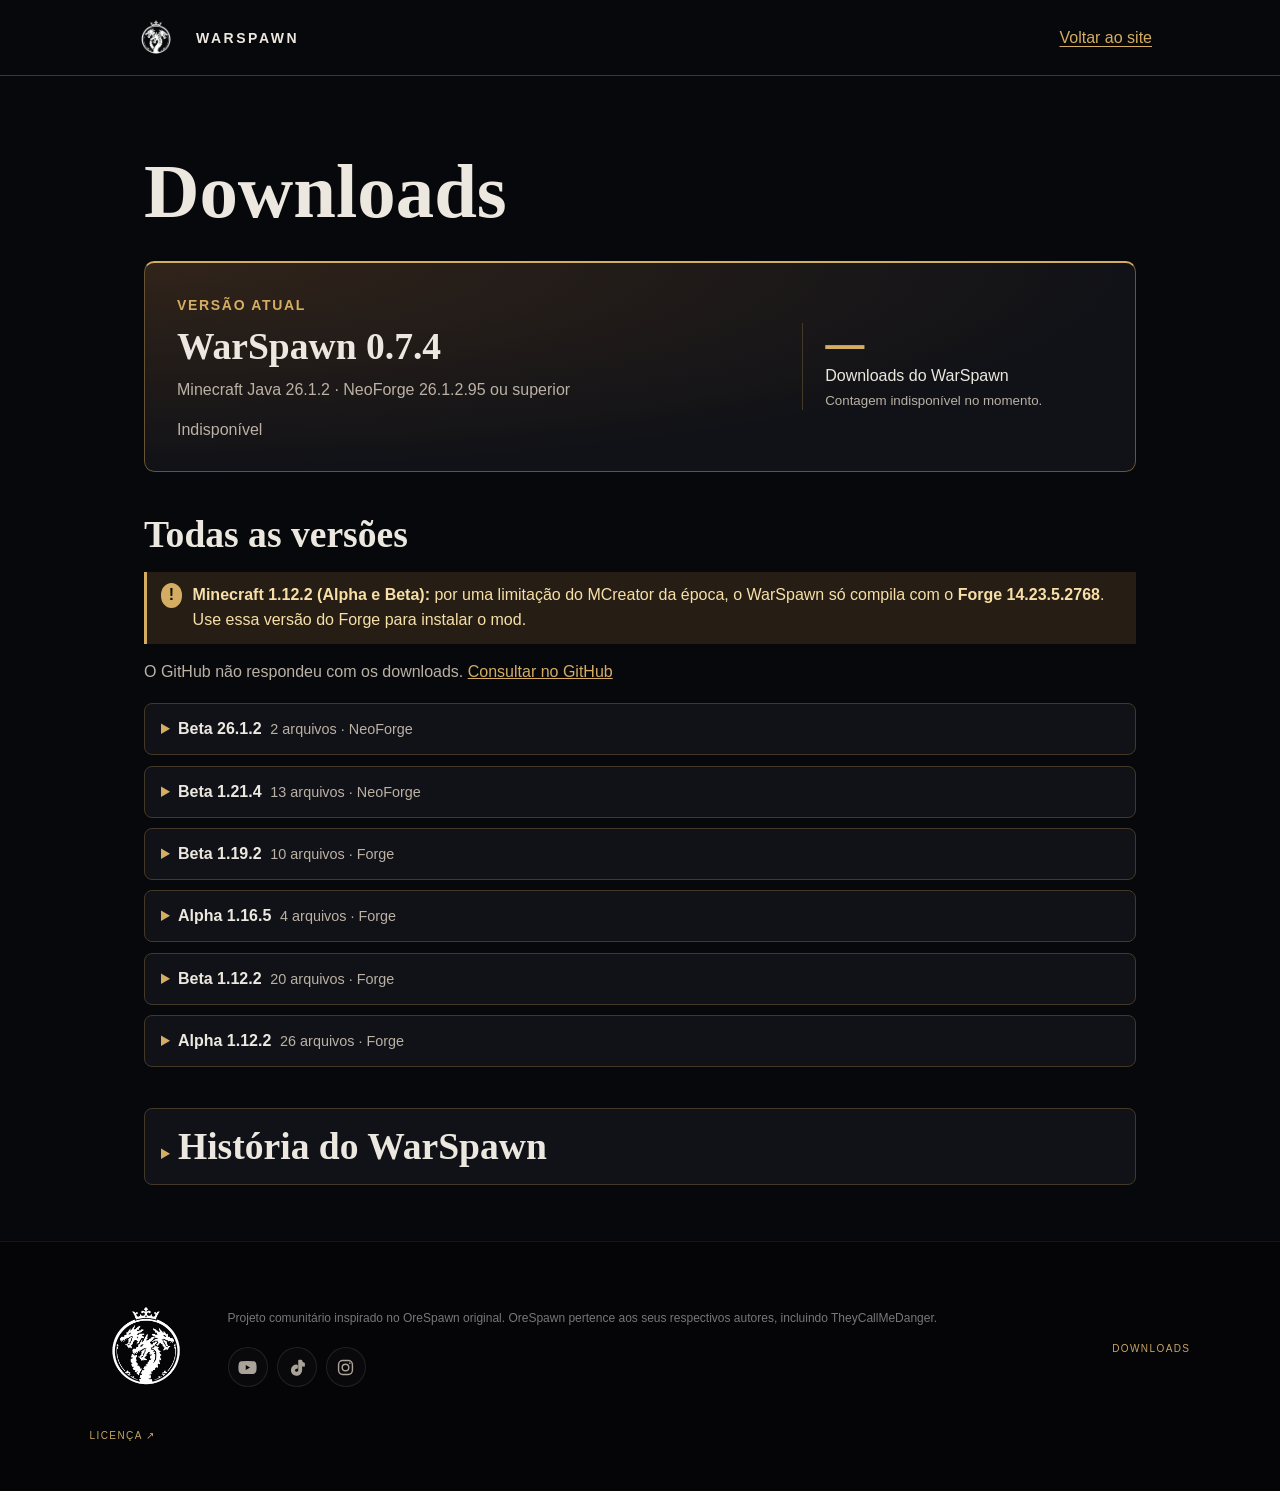
==== commit dfbf8ed4: "Deduplicate the download catalog and warn about Forge for Minecraft 1.12.2" ====
--- a/downloads/index.html
+++ b/downloads/index.html
@@ -8,8 +8,8 @@
   <link rel="canonical" href="https://warspawndev.github.io/downloads/">
   <link rel="icon" href="../favicon-warspawn-v2.ico">
   <link rel="stylesheet" href="/styles.css?v=20261126-download-text">
-  <link rel="stylesheet" href="downloads.css?v=20261126-history-brand">
-  <script src="downloads.js?v=20261126-history-brand" defer></script>
+  <link rel="stylesheet" href="downloads.css?v=20261127-forge-1122">
+  <script src="downloads.js?v=20261127-forge-1122" defer></script>
   <title>Downloads · WarSpawn</title>
 </head>
 <body>
@@ -37,6 +37,7 @@
     </section>
     <section class="archive" aria-labelledby="archive-title">
       <h2 id="archive-title">Todas as versões</h2>
+      <p class="forge-warning"><strong aria-hidden="true">!</strong> <span><b>Minecraft 1.12.2 (Alpha e Beta):</b> por uma limitação do MCreator da época, o WarSpawn só compila com o <b>Forge 14.23.5.2768</b>. Use essa versão do Forge para instalar o mod.</span></p>
       <p id="archive-status" role="status"></p>
       <div id="versions"></div>
       <noscript>Ative o JavaScript para consultar o catálogo. <a href="https://github.com/WarSpawnDev/warspawndev.github.io/releases/tag/warspawn-downloads">Ver arquivos no GitHub</a>.</noscript>
@@ -46,6 +47,9 @@
       <div class="history-body">
         <p>Usei as datas dos JARs para indicar o período de cada fase.</p>
         <ol id="timeline"></ol>
+        <template id="forge-warning-template">
+          <p class="forge-warning"><strong aria-hidden="true">!</strong> <span><b>Minecraft 1.12.2 (Alpha e Beta):</b> por uma limitação do MCreator da época, o WarSpawn só compila com o <b>Forge 14.23.5.2768</b>. Use essa versão do Forge para instalar o mod.</span></p>
+        </template>
       </div>
     </details>
   </main>
--- a/downloads/downloads.css
+++ b/downloads/downloads.css
@@ -89,3 +89,21 @@
   .counter { border-left: 0; border-top: 1px solid var(--line); padding: 0.9rem 0 0; }
   .release-row { align-items: flex-start; }
 }
+
+.forge-warning {
+  display: flex;
+  align-items: flex-start;
+  gap: 0.65rem;
+  padding: 0.7rem 0.85rem;
+  border-left: 3px solid var(--gold);
+  background: #261e15;
+  color: #f8dfa8;
+}
+.forge-warning > strong {
+  flex: none;
+  width: 1.35em;
+  border-radius: 50%;
+  background: var(--gold);
+  color: #17110b;
+  text-align: center;
+}
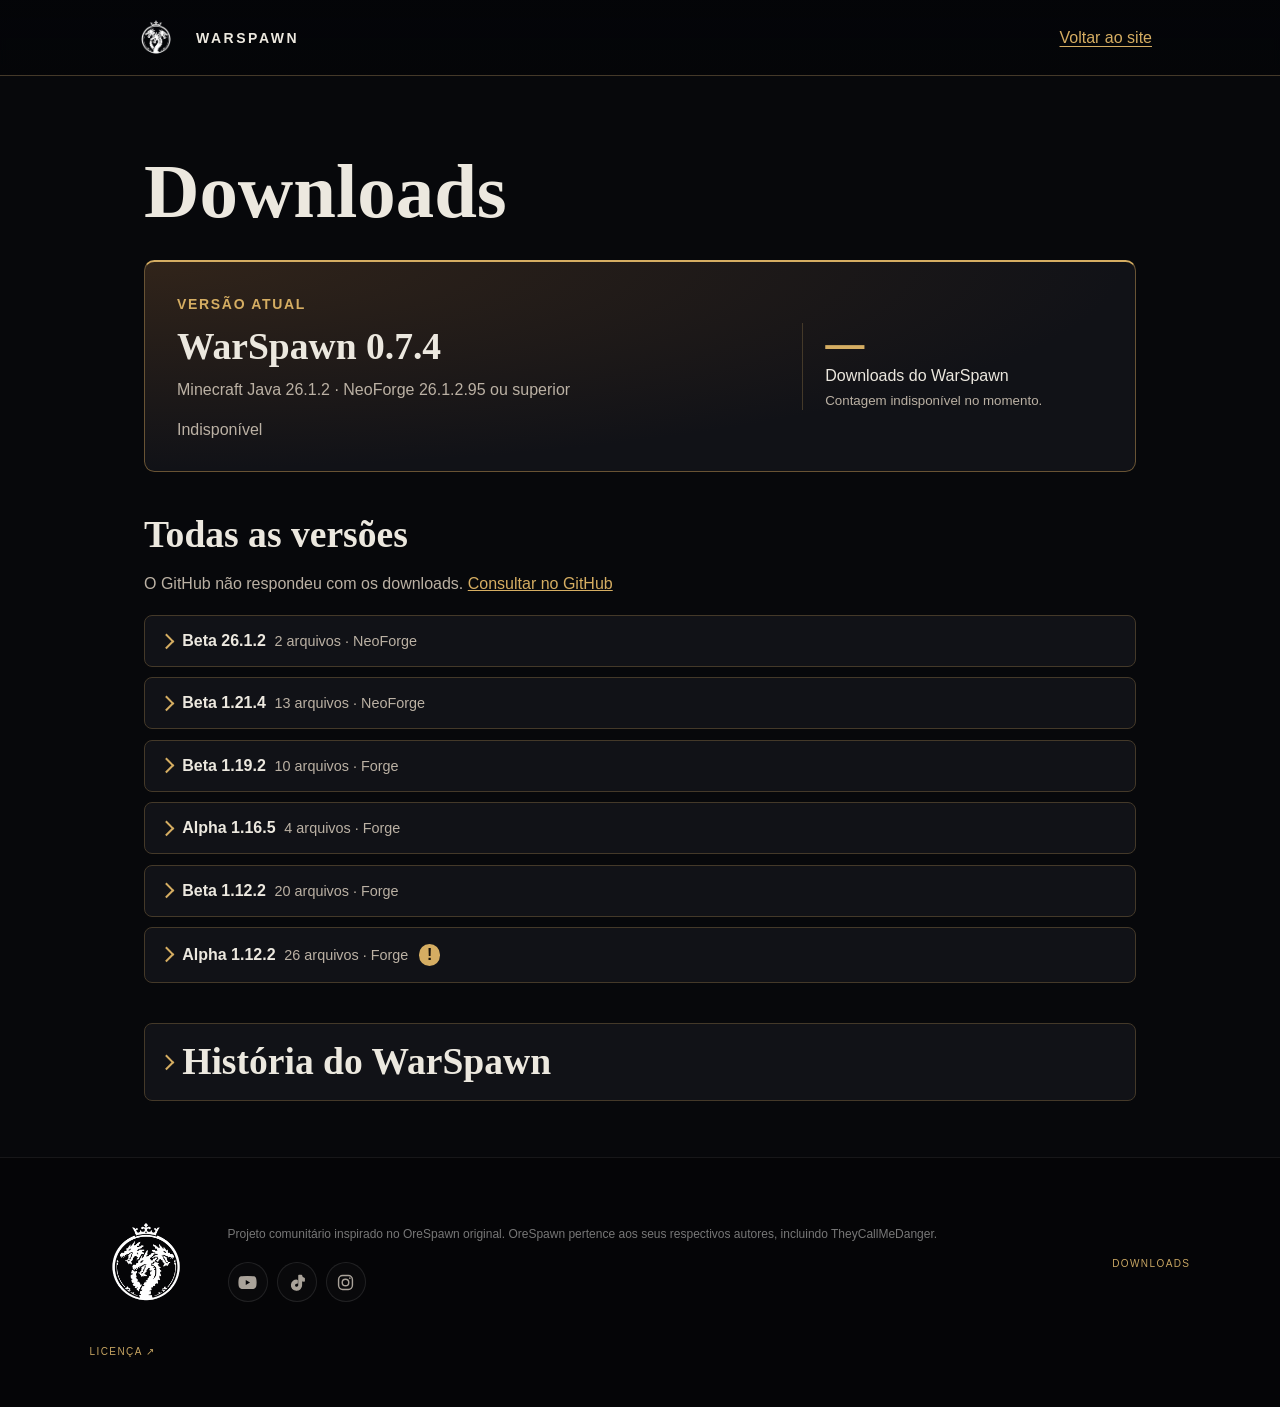
==== commit 8a15a3fd: "Polish downloads panels and add release search deep links" ====
--- a/downloads/index.html
+++ b/downloads/index.html
@@ -8,8 +8,8 @@
   <link rel="canonical" href="https://warspawndev.github.io/downloads/">
   <link rel="icon" href="../favicon-warspawn-v2.ico">
   <link rel="stylesheet" href="/styles.css?v=20261126-download-text">
-  <link rel="stylesheet" href="downloads.css?v=20261127-forge-1122">
-  <script src="downloads.js?v=20261127-forge-1122" defer></script>
+  <link rel="stylesheet" href="downloads.css?v=20261127-phase-links">
+  <script src="downloads.js?v=20261127-phase-links" defer></script>
   <title>Downloads · WarSpawn</title>
 </head>
 <body>
@@ -37,7 +37,6 @@
     </section>
     <section class="archive" aria-labelledby="archive-title">
       <h2 id="archive-title">Todas as versões</h2>
-      <p class="forge-warning"><strong aria-hidden="true">!</strong> <span><b>Minecraft 1.12.2 (Alpha e Beta):</b> por uma limitação do MCreator da época, o WarSpawn só compila com o <b>Forge 14.23.5.2768</b>. Use essa versão do Forge para instalar o mod.</span></p>
       <p id="archive-status" role="status"></p>
       <div id="versions"></div>
       <noscript>Ative o JavaScript para consultar o catálogo. <a href="https://github.com/WarSpawnDev/warspawndev.github.io/releases/tag/warspawn-downloads">Ver arquivos no GitHub</a>.</noscript>
@@ -48,7 +47,7 @@
         <p>Usei as datas dos JARs para indicar o período de cada fase.</p>
         <ol id="timeline"></ol>
         <template id="forge-warning-template">
-          <p class="forge-warning"><strong aria-hidden="true">!</strong> <span><b>Minecraft 1.12.2 (Alpha e Beta):</b> por uma limitação do MCreator da época, o WarSpawn só compila com o <b>Forge 14.23.5.2768</b>. Use essa versão do Forge para instalar o mod.</span></p>
+          <p class="forge-warning"><span class="forge-icon" aria-hidden="true">!</span><span>Devido às limitações do MCreator utilizado na época, as versões 1.12.2 Alpha do WarSpawn exigem especificamente o <strong>Forge-14.23.5.2768</strong>. Essa restrição não se aplica às versões Beta.</span></p>
         </template>
       </div>
     </details>
--- a/styles.css
+++ b/styles.css
@@ -1267,21 +1267,6 @@
 }
 
 @media (max-width: 1050px) {
-  .site-header nav a:not(.nav-downloads) {
-    display: none;
-  }
-
-  .site-header .nav-downloads {
-    display: grid;
-    place-items: center;
-    min-height: 44px;
-    padding: 0 4px;
-  }
-
-  .site-header .nav-downloads::after {
-    bottom: 5px;
-  }
-
   .bestiary-grid {
     grid-template-columns: repeat(3, 1fr);
   }
--- a/downloads/downloads.css
+++ b/downloads/downloads.css
@@ -5,6 +5,7 @@
   --gold: #d5ad62;
   --line: #443929;
   --panel: #111217;
+  --download-header-height: 76px;
   font-family: Arial, Helvetica, sans-serif;
   background: #07080b;
   color: var(--ink);
@@ -19,13 +20,20 @@
   justify-content: space-between;
   align-items: center;
   gap: 1rem;
-  min-height: 76px;
+  position: fixed;
+  z-index: 40;
+  inset: 0 0 auto;
+  height: var(--download-header-height);
+  --header-opacity: 0.94;
+  --header-fade: 0.82;
+  background: linear-gradient(180deg, rgb(4 5 8 / var(--header-opacity)), rgb(4 5 8 / var(--header-fade)));
+  backdrop-filter: blur(4px);
   padding: 0.6rem max(1rem, calc((100vw - 64rem) / 2));
   border-bottom: 1px solid var(--line);
 }
 .topbar .brand img { flex: none; transform: none; }
 .topbar > a:last-child { text-decoration: underline; text-underline-offset: 0.2em; }
-main { max-width: 64rem; margin: 0 auto; padding: clamp(2rem, 6vw, 4.5rem) 1rem 3.5rem; }
+main { max-width: 64rem; margin: 0 auto; padding: calc(var(--download-header-height) + clamp(2rem, 6vw, 4.5rem)) 1rem 3.5rem; }
 h1, h2, h3 { font-family: Georgia, "Times New Roman", serif; line-height: 1.15; }
 h1 { font-size: clamp(2.8rem, 7vw, 4.8rem); margin: 0 0 1.5rem; font-weight: 700; letter-spacing: normal; }
 h2 { font-size: clamp(1.65rem, 4vw, 2.35rem); margin: 0; }
@@ -65,9 +73,48 @@
 #versions { margin-top: 1.15rem; }
 .phase, .history { background: var(--panel); border: 1px solid var(--line); border-radius: 0.5rem; }
 .phase + .phase { margin-top: 0.65rem; }
-summary { cursor: pointer; padding: 1rem; }
-summary::marker { color: var(--gold); }
-summary h2 { display: inline; }
+.phase, .release-row, .history { scroll-margin-top: calc(var(--download-header-height) + 12px); }
+summary {
+  display: flex;
+  align-items: center;
+  gap: 0.65rem;
+  list-style: none;
+  cursor: pointer;
+  padding: 1rem;
+}
+summary::-webkit-details-marker { display: none; }
+summary::before {
+  content: "";
+  flex: none;
+  width: 0.55rem;
+  height: 0.55rem;
+  border: solid var(--gold);
+  border-width: 0 2px 2px 0;
+  transform: translateY(0) rotate(-45deg);
+  transition: transform 240ms cubic-bezier(.2,.75,.3,1);
+}
+details[open] > summary::before { transform: translateY(-2px) rotate(45deg); }
+.summary-label { min-width: 0; }
+summary .phase-title { margin-right: 0; }
+summary .phase-count { margin-inline-start: 0.55rem; }
+.history-phase > summary { padding: 0; }
+.history-phase > summary .phase-range { margin: 0; }
+.phase-body > .forge-warning { margin: 0 1rem 0.7rem; }
+@supports (interpolate-size: allow-keywords) and selector(::details-content) {
+  details { interpolate-size: allow-keywords; }
+  details::details-content {
+    height: 0;
+    opacity: 0;
+    overflow: clip;
+    transition: height 240ms cubic-bezier(.2,.75,.3,1), opacity 240ms ease,
+      content-visibility 240ms allow-discrete;
+  }
+  details[open]::details-content { height: auto; opacity: 1; }
+  details[data-jump]::details-content { transition: none; }
+  @media (prefers-reduced-motion: reduce) {
+    details::details-content { transition: none; }
+  }
+}
 .phase-title { font-weight: 700; margin-right: 0.55rem; }
 .phase-count { color: var(--muted); font-size: 0.9rem; }
 .releases, #timeline { list-style: none; padding: 0; margin: 0; }
@@ -83,7 +130,7 @@
 .period { font-size: 0.875rem; }
 .phase-range { display: block; margin-top: 0.5rem; font-size: 0.9rem; }
 @media (max-width: 38rem) {
-  .topbar { min-height: 68px; }
+  :root { --download-header-height: 68px; }
   .topbar .brand img { width: 48px; height: 48px; }
   .current { grid-template-columns: 1fr; }
   .counter { border-left: 0; border-top: 1px solid var(--line); padding: 0.9rem 0 0; }
@@ -99,9 +146,14 @@
   background: #261e15;
   color: #f8dfa8;
 }
-.forge-warning > strong {
+.forge-icon {
   flex: none;
+  display: inline-grid;
+  place-items: center;
   width: 1.35em;
+  height: 1.35em;
+  font-weight: 900;
+  line-height: 1;
   border-radius: 50%;
   background: var(--gold);
   color: #17110b;
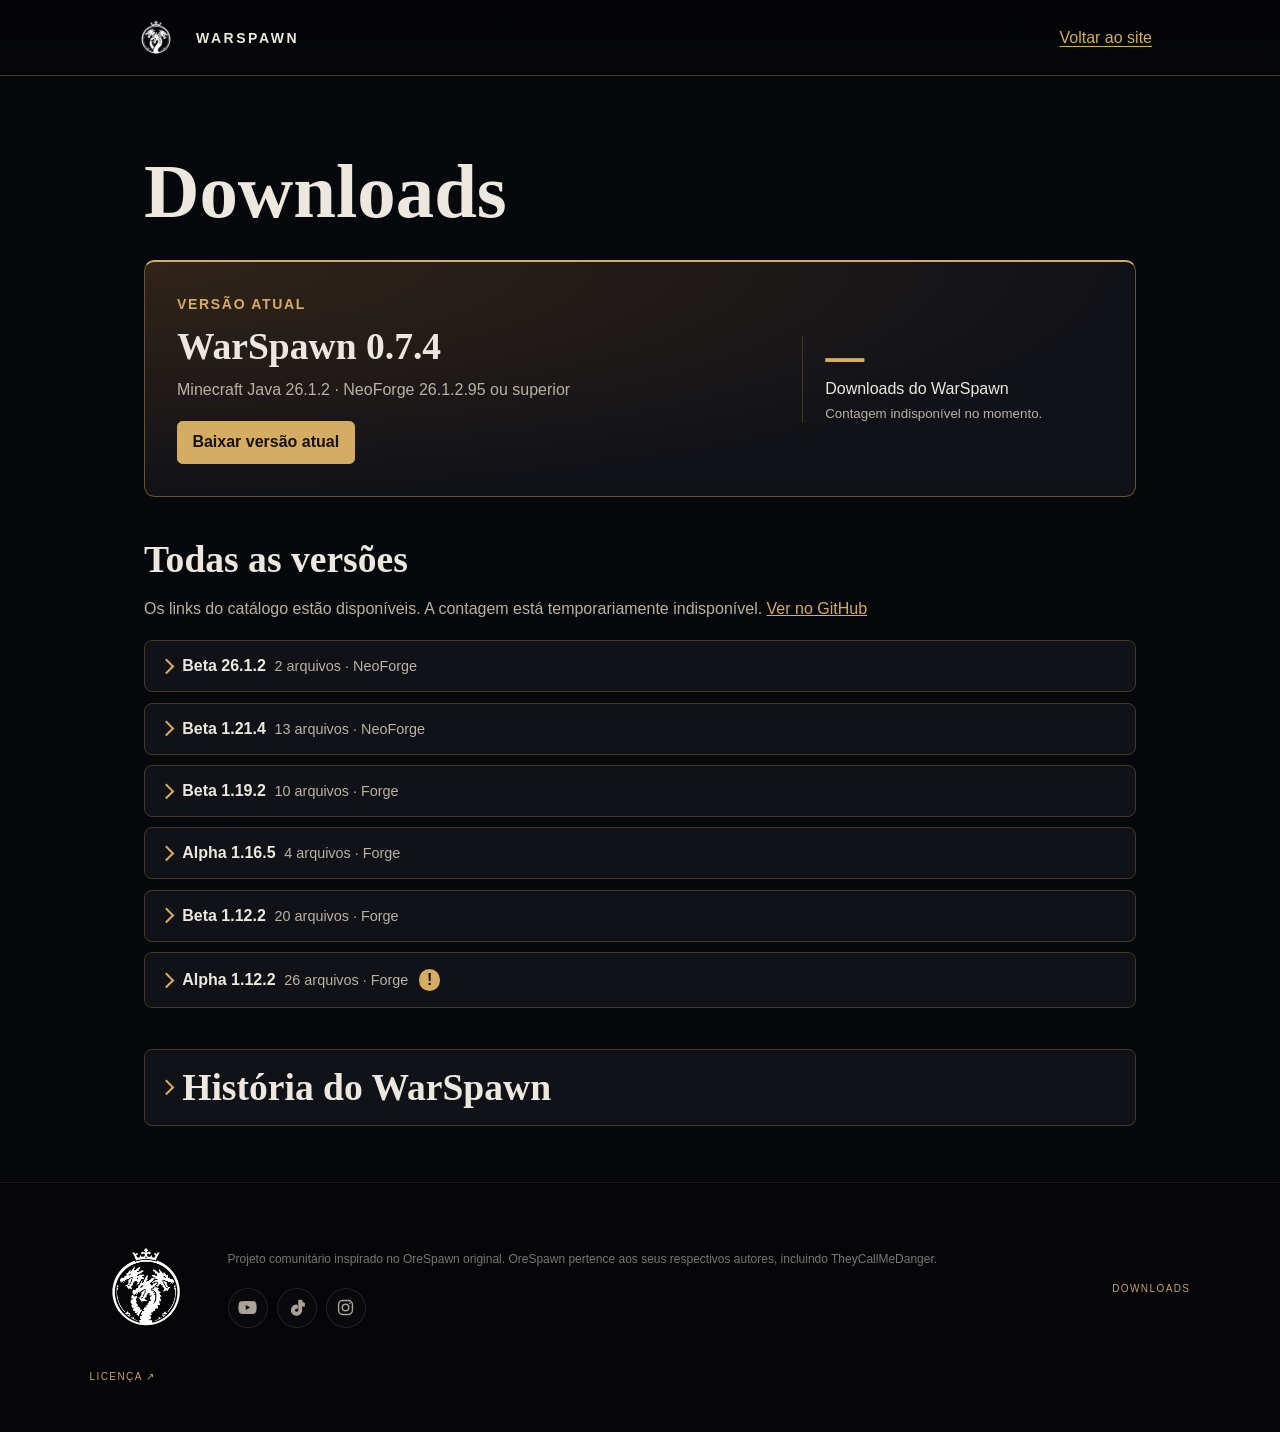
==== commit a7169bbf: "Keep catalog download links usable during a GitHub API outage" ====
--- a/downloads/index.html
+++ b/downloads/index.html
@@ -9,7 +9,7 @@
   <link rel="icon" href="../favicon-warspawn-v2.ico">
   <link rel="stylesheet" href="/styles.css?v=20261126-download-text">
   <link rel="stylesheet" href="downloads.css?v=20261127-phase-links">
-  <script src="downloads.js?v=20261127-phase-links" defer></script>
+  <script src="downloads.js?v=20261127-phase-links-2" defer></script>
   <title>Downloads · WarSpawn</title>
 </head>
 <body>
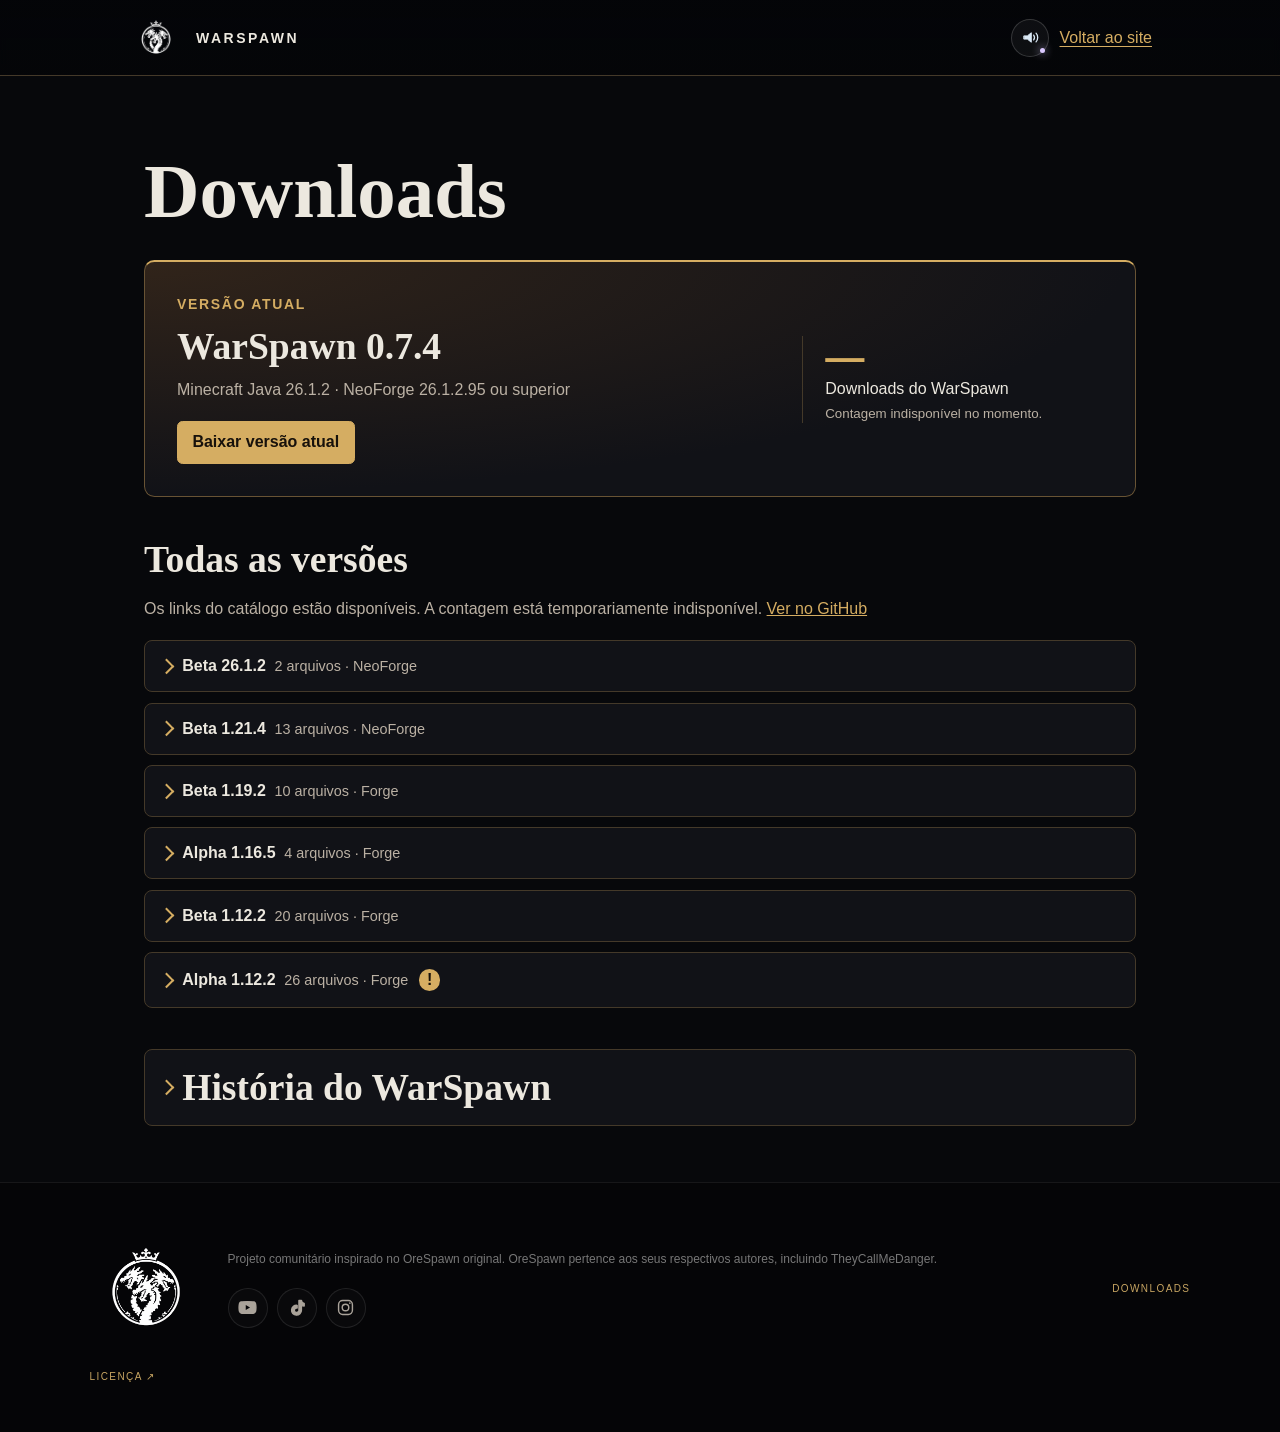
==== commit 7e3783bc: "Extend WarSpawn interface sounds to Downloads and newer controls" ====
--- a/downloads/index.html
+++ b/downloads/index.html
@@ -8,8 +8,10 @@
   <link rel="canonical" href="https://warspawndev.github.io/downloads/">
   <link rel="icon" href="../favicon-warspawn-v2.ico">
   <link rel="stylesheet" href="/styles.css?v=20261126-download-text">
-  <link rel="stylesheet" href="downloads.css?v=20261127-phase-links">
-  <script src="downloads.js?v=20261127-phase-links-2" defer></script>
+  <link rel="stylesheet" href="/ui-sound-system.css?v=20260819-arsenal-polish">
+  <link rel="stylesheet" href="downloads.css?v=20261127-ui-sound-coverage">
+  <script src="/ui-sound-system.js?v=20261127-ui-sound-coverage" defer></script>
+  <script src="downloads.js?v=20261127-alpha-history" defer></script>
   <title>Downloads · WarSpawn</title>
 </head>
 <body>
@@ -18,7 +20,26 @@
       <img src="/assets/emblem-white.png" alt="" width="56" height="56" />
       <span>WARSPAWN</span>
     </a>
-    <a href="../">Voltar ao site</a>
+    <div class="download-header-controls">
+      <div class="audio-control" id="audio-control">
+        <button
+          class="sound-toggle"
+          id="sound-toggle"
+          type="button"
+          aria-label="Desativar sons da interface"
+          aria-pressed="true"
+          data-sound-state="on"
+          data-sound-profile="velvet"
+        >
+          <svg viewBox="0 0 24 24" aria-hidden="true">
+            <path class="sound-speaker" d="M4 10h4l5-4v12l-5-4H4z"></path>
+            <path class="sound-waves" d="M16 9c1.2 1.7 1.2 4.3 0 6M19 6.5c2.8 3 2.8 8 0 11"></path>
+            <path class="sound-slash" d="M5 5l14 14"></path>
+          </svg>
+        </button>
+      </div>
+      <a href="../" data-ui-sound="back">Voltar ao site</a>
+    </div>
   </header>
   <main>
     <h1>Downloads</h1>
--- a/ui-sound-system.css
+++ b/ui-sound-system.css
@@ -0,0 +1,543 @@
+.header-controls {
+  display: flex;
+  flex: 0 0 auto;
+  align-items: center;
+  gap: 8px;
+}
+
+.audio-control {
+  --sound-profile-accent: #d9c7ff;
+  position: relative;
+  display: flex;
+  align-items: center;
+  gap: 3px;
+}
+
+.sound-toggle {
+  position: relative;
+  width: 38px;
+  height: 38px;
+  display: grid;
+  flex: 0 0 auto;
+  place-items: center;
+  padding: 0;
+  border: 1px solid #ffffff2b;
+  border-radius: 50%;
+  color: #d9e8f5;
+  background: #ffffff0b;
+  cursor: pointer;
+  transition:
+    color 180ms ease,
+    border-color 180ms ease,
+    background 180ms ease,
+    box-shadow 180ms ease,
+    transform 180ms ease;
+}
+
+.sound-toggle::after {
+  content: "";
+  position: absolute;
+  right: 3px;
+  bottom: 3px;
+  width: 5px;
+  height: 5px;
+  border-radius: 50%;
+  background: var(--sound-profile-accent);
+  box-shadow: 0 0 8px var(--sound-profile-accent);
+  transition: background 180ms ease, box-shadow 180ms ease, opacity 180ms ease;
+}
+
+.sound-toggle svg {
+  width: 19px;
+  height: 19px;
+  overflow: visible;
+  fill: none;
+  stroke: currentColor;
+  stroke-linecap: round;
+  stroke-linejoin: round;
+  stroke-width: 1.65;
+}
+
+.sound-toggle .sound-speaker {
+  fill: currentColor;
+  stroke-width: 1.25;
+}
+
+.sound-toggle .sound-waves,
+.sound-toggle .sound-slash {
+  transition: opacity 160ms ease, transform 160ms ease;
+  transform-origin: center;
+}
+
+.sound-toggle .sound-slash {
+  opacity: 0;
+  transform: scale(0.7);
+}
+
+.sound-toggle[data-sound-state="off"] {
+  color: #8f9299;
+}
+
+.sound-toggle[data-sound-state="off"]::after {
+  opacity: 0.55;
+  background: #d22026;
+  box-shadow: 0 0 7px #d22026;
+}
+
+.sound-toggle[data-sound-state="off"] .sound-waves {
+  opacity: 0;
+  transform: scale(0.72);
+}
+
+.sound-toggle[data-sound-state="off"] .sound-slash {
+  opacity: 1;
+  transform: scale(1);
+}
+
+.sound-toggle:hover,
+.sound-toggle:focus-visible,
+.sound-toggle.is-touch-highlighted {
+  color: #fff;
+  border-color: #72dfffaa;
+  background: #67dfff17;
+  box-shadow: 0 0 18px #49cfff2e;
+  transform: translateY(-1px);
+}
+
+.sound-toggle:focus-visible {
+  outline: 2px solid var(--gold);
+  outline-offset: 3px;
+}
+
+.sound-menu-toggle {
+  width: 25px;
+  height: 38px;
+  display: grid;
+  flex: 0 0 auto;
+  place-items: center;
+  padding: 0;
+  border: 1px solid #ffffff20;
+  border-radius: 99px;
+  color: #989ba4;
+  background: #ffffff08;
+  cursor: pointer;
+  transition:
+    color 180ms ease,
+    border-color 180ms ease,
+    background 180ms ease,
+    box-shadow 180ms ease;
+}
+
+.sound-menu-toggle svg {
+  width: 14px;
+  height: 14px;
+  fill: none;
+  stroke: currentColor;
+  stroke-linecap: round;
+  stroke-linejoin: round;
+  stroke-width: 1.8;
+  transition: transform 180ms ease;
+}
+
+.sound-menu-toggle:hover,
+.sound-menu-toggle:focus-visible,
+.sound-menu-toggle.is-touch-highlighted,
+.sound-menu-toggle[aria-expanded="true"] {
+  color: #fff;
+  border-color: color-mix(in srgb, var(--sound-profile-accent) 70%, transparent);
+  background: color-mix(in srgb, var(--sound-profile-accent) 12%, transparent);
+  box-shadow: 0 0 16px color-mix(in srgb, var(--sound-profile-accent) 20%, transparent);
+}
+
+.sound-menu-toggle[aria-expanded="true"] svg {
+  transform: rotate(180deg);
+}
+
+.sound-menu-toggle:focus-visible {
+  outline: 2px solid var(--gold);
+  outline-offset: 3px;
+}
+
+.sound-profile-menu {
+  position: absolute;
+  z-index: 75;
+  top: calc(100% + 12px);
+  right: 0;
+  width: min(340px, calc(100vw - 24px));
+  padding: 14px;
+  border: 1px solid #ffffff20;
+  border-radius: 12px;
+  color: #ece8df;
+  background:
+    radial-gradient(circle at 88% 4%, color-mix(in srgb, var(--sound-profile-accent) 13%, transparent), transparent 34%),
+    linear-gradient(145deg, rgba(18, 20, 27, 0.98), rgba(7, 8, 12, 0.985));
+  box-shadow:
+    0 28px 70px #000c,
+    0 0 34px color-mix(in srgb, var(--sound-profile-accent) 10%, transparent);
+  backdrop-filter: blur(18px);
+  animation: sound-menu-in 170ms ease both;
+}
+
+.sound-profile-menu::before {
+  content: "";
+  position: absolute;
+  right: 14px;
+  top: -6px;
+  width: 11px;
+  height: 11px;
+  border-top: 1px solid #ffffff20;
+  border-left: 1px solid #ffffff20;
+  background: #11131a;
+  transform: rotate(45deg);
+}
+
+@keyframes sound-menu-in {
+  from {
+    opacity: 0;
+    transform: translateY(-5px) scale(0.985);
+  }
+  to {
+    opacity: 1;
+    transform: none;
+  }
+}
+
+.sound-profile-head {
+  display: flex;
+  align-items: center;
+  justify-content: space-between;
+  gap: 12px;
+  padding: 2px 2px 12px;
+  border-bottom: 1px solid #ffffff10;
+}
+
+.sound-profile-head > div {
+  display: grid;
+  gap: 3px;
+}
+
+.sound-profile-head small {
+  color: #8f929a;
+  font-size: 8px;
+  font-weight: 800;
+  letter-spacing: 0.18em;
+}
+
+.sound-profile-head strong {
+  font-family: Georgia, "Times New Roman", serif;
+  font-size: 21px;
+  font-weight: 500;
+}
+
+.audio-master-toggle {
+  min-width: 78px;
+  min-height: 32px;
+  display: inline-flex;
+  align-items: center;
+  justify-content: center;
+  gap: 7px;
+  padding: 0 10px;
+  border: 1px solid color-mix(in srgb, var(--sound-profile-accent) 38%, transparent);
+  border-radius: 99px;
+  color: #e5e7ec;
+  background: color-mix(in srgb, var(--sound-profile-accent) 8%, transparent);
+  cursor: pointer;
+  font-size: 9px;
+  font-weight: 800;
+  letter-spacing: 0.08em;
+  text-transform: uppercase;
+}
+
+.audio-master-toggle i {
+  width: 7px;
+  height: 7px;
+  border-radius: 50%;
+  background: var(--sound-profile-accent);
+  box-shadow: 0 0 9px var(--sound-profile-accent);
+}
+
+.audio-master-toggle[aria-pressed="false"] {
+  color: #8b8d93;
+  border-color: #ffffff18;
+  background: #ffffff05;
+}
+
+.audio-master-toggle[aria-pressed="false"] i {
+  background: #d22026;
+  box-shadow: 0 0 7px #d22026;
+}
+
+.audio-master-toggle:hover,
+.audio-master-toggle:focus-visible,
+.audio-master-toggle.is-touch-highlighted {
+  border-color: var(--sound-profile-accent);
+  color: #fff;
+}
+
+.audio-master-toggle:focus-visible,
+.sound-profile-option:focus-visible {
+  outline: 2px solid var(--gold);
+  outline-offset: 2px;
+}
+
+.sound-profile-list {
+  display: grid;
+  gap: 6px;
+  margin-top: 10px;
+}
+
+.sound-profile-option {
+  --profile-accent: #fff;
+  min-width: 0;
+  display: grid;
+  grid-template-columns: 34px minmax(0, 1fr) 20px;
+  align-items: center;
+  gap: 10px;
+  padding: 9px 10px;
+  border: 1px solid #ffffff0e;
+  border-radius: 8px;
+  color: #c7c7ca;
+  background: #ffffff04;
+  text-align: left;
+  cursor: pointer;
+  transition:
+    color 160ms ease,
+    border-color 160ms ease,
+    background 160ms ease,
+    transform 160ms ease,
+    box-shadow 160ms ease;
+}
+
+.sound-profile-option:hover,
+.sound-profile-option:focus-visible,
+.sound-profile-option.is-touch-highlighted {
+  color: #fff;
+  border-color: color-mix(in srgb, var(--profile-accent) 50%, transparent);
+  background: color-mix(in srgb, var(--profile-accent) 9%, transparent);
+  box-shadow: inset 3px 0 var(--profile-accent);
+  transform: translateX(2px);
+}
+
+.sound-profile-option.is-selected {
+  color: #fff;
+  border-color: color-mix(in srgb, var(--profile-accent) 64%, transparent);
+  background:
+    linear-gradient(90deg, color-mix(in srgb, var(--profile-accent) 14%, transparent), transparent 68%),
+    #ffffff05;
+  box-shadow:
+    inset 3px 0 var(--profile-accent),
+    0 0 18px color-mix(in srgb, var(--profile-accent) 9%, transparent);
+}
+
+.sound-profile-orb {
+  width: 28px;
+  height: 28px;
+  display: grid;
+  place-items: center;
+  border: 1px solid color-mix(in srgb, var(--profile-accent) 55%, transparent);
+  border-radius: 50%;
+  background: radial-gradient(circle, color-mix(in srgb, var(--profile-accent) 42%, transparent), transparent 68%);
+  box-shadow: 0 0 13px color-mix(in srgb, var(--profile-accent) 18%, transparent);
+}
+
+.sound-profile-orb::before {
+  content: "";
+  display: block;
+  width: 7px;
+  height: 7px;
+  border-radius: 50%;
+  background: var(--profile-accent);
+  box-shadow: 0 0 8px var(--profile-accent);
+}
+
+.sound-profile-copy {
+  min-width: 0;
+  display: grid;
+  gap: 3px;
+}
+
+.sound-profile-copy strong,
+.sound-profile-copy small {
+  overflow: hidden;
+  text-overflow: ellipsis;
+  white-space: nowrap;
+}
+
+.sound-profile-copy strong {
+  font-family: Georgia, "Times New Roman", serif;
+  font-size: 14px;
+  font-weight: 500;
+}
+
+.sound-profile-copy small {
+  color: #7f828a;
+  font-size: 8px;
+  letter-spacing: 0.04em;
+}
+
+.sound-profile-check {
+  color: var(--profile-accent);
+  font-size: 15px;
+  opacity: 0;
+  transform: scale(0.7);
+  transition: opacity 150ms ease, transform 150ms ease;
+}
+
+.sound-profile-option.is-selected .sound-profile-check {
+  opacity: 1;
+  transform: scale(1);
+}
+
+.sound-profile-hint {
+  margin: 10px 2px 0;
+  color: #6f7279;
+  font-size: 8px;
+  line-height: 1.45;
+  text-align: center;
+}
+
+.dimension-showcase.is-touch-highlighted {
+  border-color: rgba(158, 220, 255, 0.58);
+  box-shadow:
+    0 32px 90px rgba(0, 0, 0, 0.62),
+    0 0 42px rgba(83, 164, 255, 0.2);
+  transform: translateY(-2px);
+}
+
+.dimension-showcase.is-touch-highlighted::after {
+  border-color: rgba(255, 255, 255, 0.22);
+  box-shadow: inset 0 0 32px rgba(107, 207, 255, 0.1);
+}
+
+.dimension-showcase.is-touch-highlighted .dimension-showcase-footer i {
+  color: #071018;
+  background: #dbefff;
+  transform: rotate(45deg);
+}
+
+.mob-card.is-touch-highlighted {
+  z-index: 2;
+  border-color: #f04b526b;
+  box-shadow:
+    0 22px 60px #000,
+    0 0 24px #e3242d33;
+  transform: translateY(-7px);
+}
+
+.mob-card.is-touch-highlighted::before {
+  border-color: #f05a6199;
+}
+
+.catalog-item.is-touch-highlighted {
+  z-index: 2;
+  border-color: #ff545b99;
+  background: #d5222715;
+  box-shadow:
+    inset 3px 0 #ff343b,
+    0 0 22px #d5222738;
+  transform: translateY(-1px);
+}
+
+.catalog-item.is-touch-highlighted::before {
+  opacity: 1;
+}
+
+button.craft-slot.is-touch-highlighted {
+  z-index: 3;
+  background: #a24444;
+  filter:
+    drop-shadow(0 0 8px #ff3232aa)
+    brightness(1.12);
+  transform: translateY(-1px);
+}
+
+.recipe-order-badge.is-touch-highlighted {
+  border-color: #ff353b;
+  color: #ff272e;
+  background: #ff272e12;
+  filter: drop-shadow(0 0 7px #ff272e99);
+}
+
+.recipe-order-badge.is-touch-highlighted::after {
+  opacity: 1;
+  transform: none;
+}
+
+.gallery figure.is-touch-highlighted img {
+  filter: brightness(0.72);
+  transform: scale(1.04);
+}
+
+.gallery figure.is-touch-highlighted figcaption {
+  opacity: 1;
+  transform: none;
+}
+
+.filters button.is-touch-highlighted,
+.food-filters button.is-touch-highlighted,
+.food-filter-reset.is-touch-highlighted,
+.dimension-back.is-touch-highlighted,
+.dimension-explorer-close.is-touch-highlighted,
+.modal-close.is-touch-highlighted,
+.lang.is-touch-highlighted,
+.button.is-touch-highlighted,
+footer a.is-touch-highlighted {
+  border-color: #ff505788;
+  color: #fff;
+  background-color: #d220261c;
+  box-shadow: 0 0 16px #d2202629;
+}
+
+.site-header nav a.is-touch-highlighted::after {
+  right: 0;
+}
+
+[data-ui-sound].is-touch-highlighted {
+  outline: 1px solid #ff5057aa;
+  outline-offset: 2px;
+  filter: brightness(1.08);
+}
+
+@media (max-width: 760px) {
+  .header-controls {
+    gap: 6px;
+  }
+
+  .sound-toggle {
+    width: 36px;
+    height: 36px;
+  }
+
+  .sound-menu-toggle {
+    height: 36px;
+  }
+
+  .lang {
+    min-width: 42px;
+    padding-inline: 10px;
+  }
+}
+
+@media (max-width: 390px) {
+  .site-header .brand span {
+    display: none;
+  }
+
+  .sound-profile-menu {
+    right: -49px;
+  }
+}
+
+@media (prefers-reduced-motion: reduce) {
+  .sound-toggle,
+  .sound-menu-toggle,
+  .sound-toggle .sound-waves,
+  .sound-toggle .sound-slash,
+  .sound-profile-option {
+    transition: none;
+  }
+
+  .sound-profile-menu {
+    animation: none;
+  }
+}
--- a/downloads/downloads.css
+++ b/downloads/downloads.css
@@ -12,7 +12,7 @@
 }
 * { box-sizing: border-box; }
 body { margin: 0; }
-main a, .topbar > a:last-child { color: var(--gold); }
+main a, .download-header-controls > a { color: var(--gold); }
 main a { text-decoration: underline; }
 main a:focus-visible, .topbar a:focus-visible, summary:focus-visible { outline: 2px solid var(--gold); outline-offset: 4px; }
 .topbar {
@@ -32,7 +32,8 @@
   border-bottom: 1px solid var(--line);
 }
 .topbar .brand img { flex: none; transform: none; }
-.topbar > a:last-child { text-decoration: underline; text-underline-offset: 0.2em; }
+.download-header-controls { display: flex; align-items: center; gap: 0.65rem; }
+.download-header-controls > a { text-decoration: underline; text-underline-offset: 0.2em; }
 main { max-width: 64rem; margin: 0 auto; padding: calc(var(--download-header-height) + clamp(2rem, 6vw, 4.5rem)) 1rem 3.5rem; }
 h1, h2, h3 { font-family: Georgia, "Times New Roman", serif; line-height: 1.15; }
 h1 { font-size: clamp(2.8rem, 7vw, 4.8rem); margin: 0 0 1.5rem; font-weight: 700; letter-spacing: normal; }
@@ -97,8 +98,6 @@
 .summary-label { min-width: 0; }
 summary .phase-title { margin-right: 0; }
 summary .phase-count { margin-inline-start: 0.55rem; }
-.history-phase > summary { padding: 0; }
-.history-phase > summary .phase-range { margin: 0; }
 .phase-body > .forge-warning { margin: 0 1rem 0.7rem; }
 @supports (interpolate-size: allow-keywords) and selector(::details-content) {
   details { interpolate-size: allow-keywords; }
